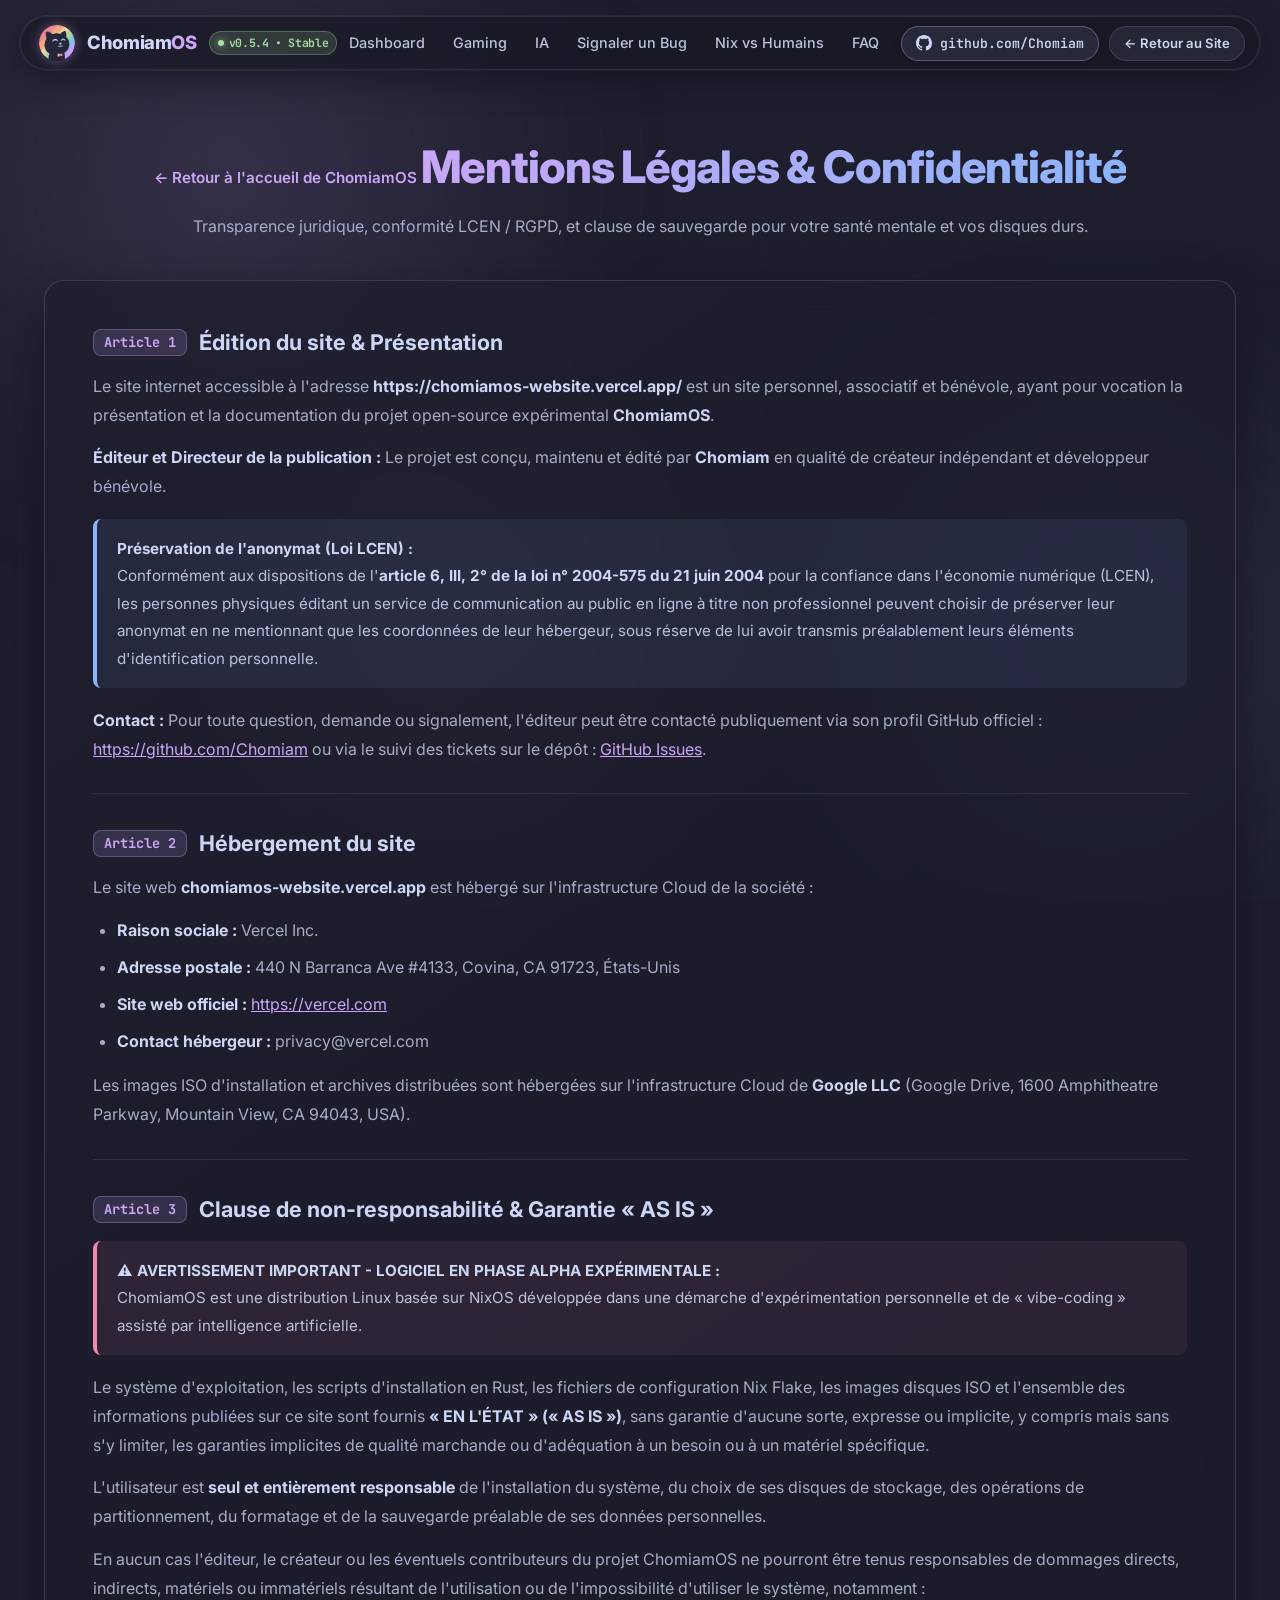
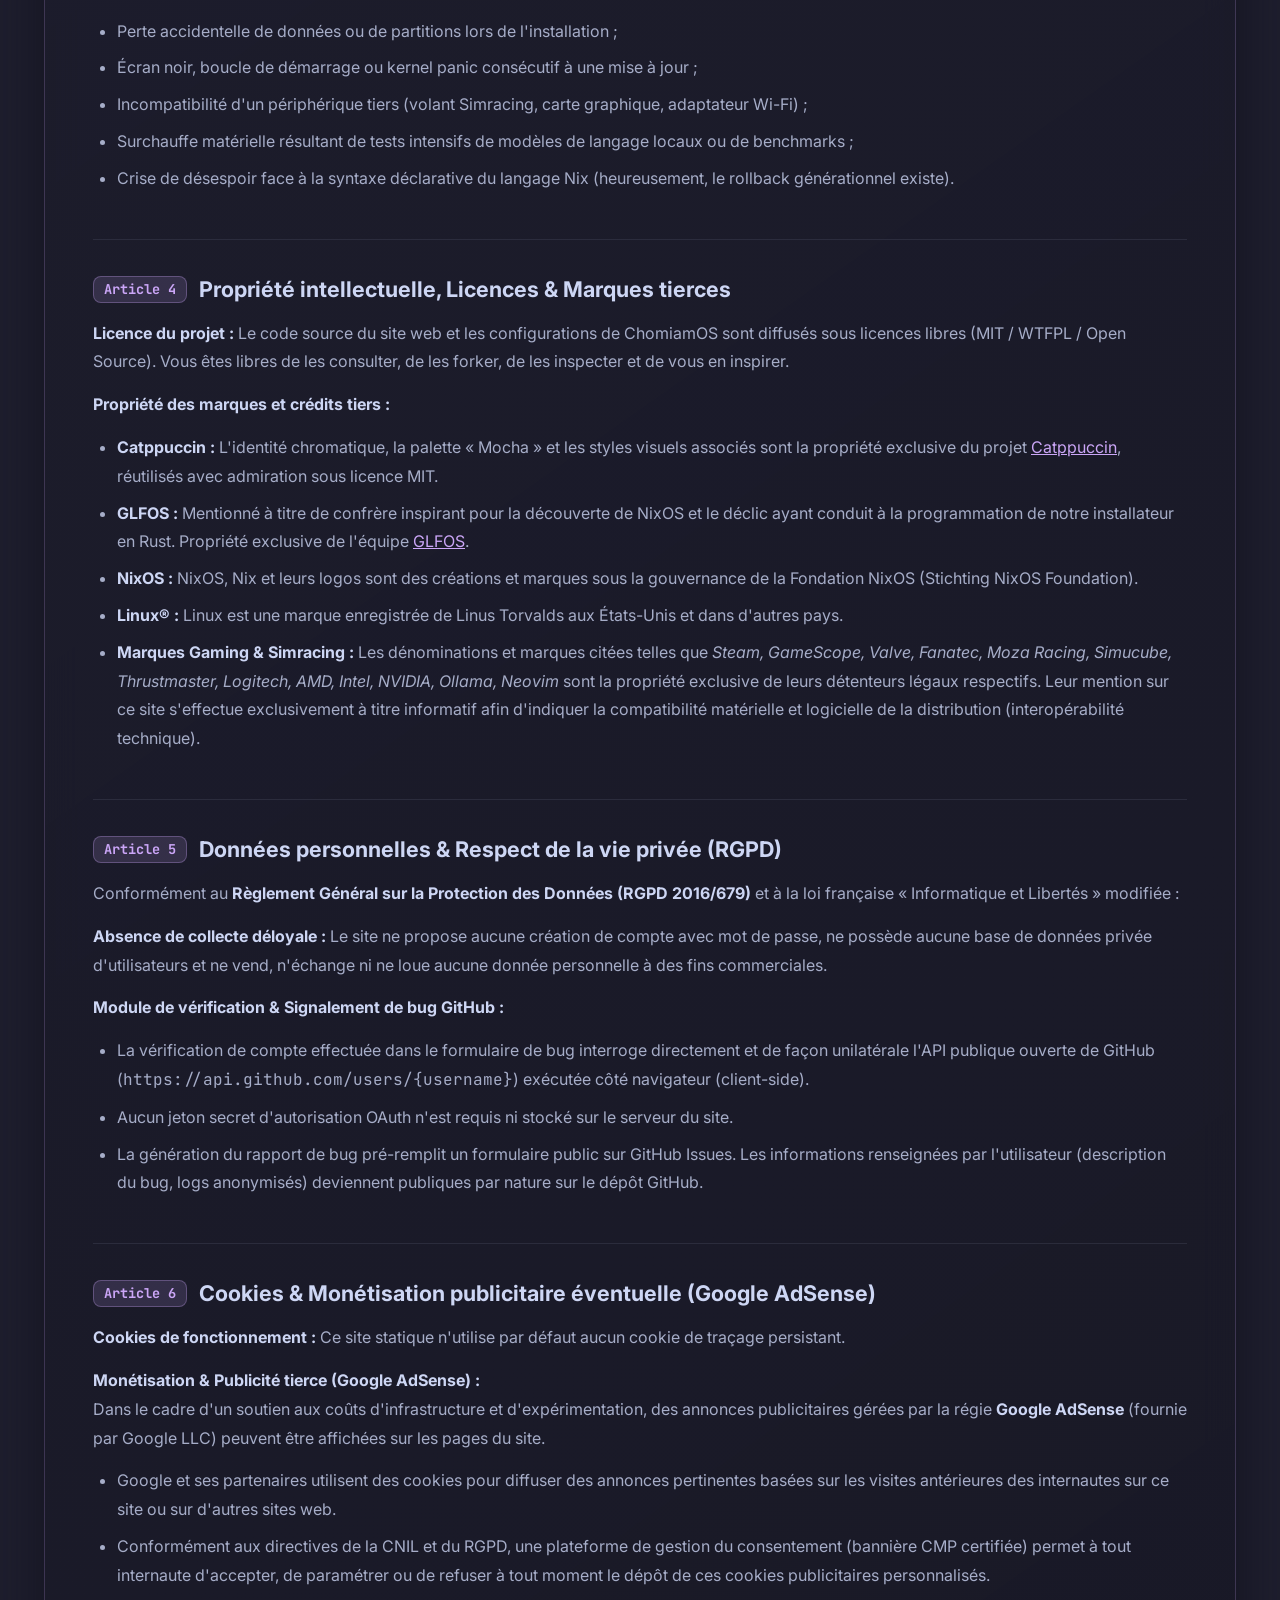
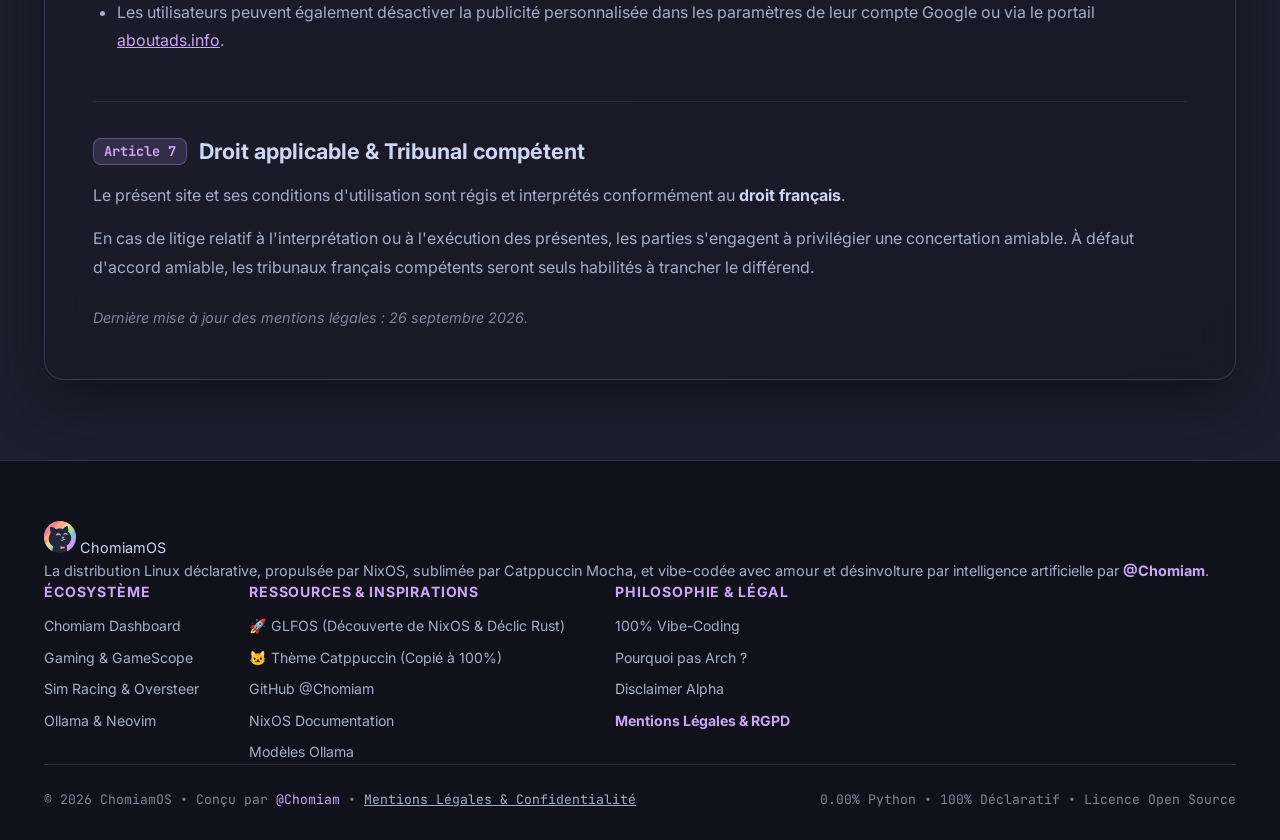
==== mentions-legales.html @ 3f14921e "feat(legal): add comprehensive mentions légales, privacy policy, and LCEN/RGPD compliance" ====
<!DOCTYPE html>
<html lang="fr" prefix="og: https://ogp.me/ns#">
<head>
  <meta charset="UTF-8">
  <meta name="viewport" content="width=device-width, initial-scale=1.0">
  
  <!-- Primary Meta Tags -->
  <title>Mentions Légales & Politique de Confidentialité • ChomiamOS</title>
  <meta name="title" content="Mentions Légales & Politique de Confidentialité • ChomiamOS">
  <meta name="description" content="Mentions légales, informations sur l'éditeur, hébergement Vercel, conformité RGPD, licence open source et clause d'exclusion de responsabilité de ChomiamOS.">
  <meta name="robots" content="index, follow">
  <link rel="canonical" href="https://chomiamos-website.vercel.app/mentions-legales.html">
  <meta name="theme-color" content="#1e1e2e">
  <meta name="color-scheme" content="dark">

  <!-- Open Graph -->
  <meta property="og:type" content="website">
  <meta property="og:url" content="https://chomiamos-website.vercel.app/mentions-legales.html">
  <meta property="og:site_name" content="ChomiamOS">
  <meta property="og:title" content="Mentions Légales & Politique de Confidentialité • ChomiamOS">
  <meta property="og:description" content="Informations juridiques, hébergement Vercel, respect de la vie privée RGPD et conditions d'utilisation de ChomiamOS.">
  <meta property="og:image" content="https://chomiamos-website.vercel.app/screenshots/dashboard-system.png">

  <!-- Favicon -->
  <link rel="icon" type="image/png" href="chomiamos-logo.png">
  <link rel="apple-touch-icon" href="chomiamos-logo.png">

  <!-- Google Fonts: Inter & JetBrains Mono -->
  <link rel="preconnect" href="https://fonts.googleapis.com">
  <link rel="preconnect" href="https://fonts.gstatic.com" crossorigin>
  <link href="https://fonts.googleapis.com/css2?family=Inter:wght@300;400;500;600;700;800&family=JetBrains+Mono:wght@400;500;600;700&display=swap" rel="stylesheet">

  <link rel="stylesheet" href="styles.css">
</head>
<body>
  <!-- Ambient background glow elements -->
  <div class="bg-mesh-canvas" aria-hidden="true">
    <div class="mesh-orb mesh-orb-1"></div>
    <div class="mesh-orb mesh-orb-2"></div>
    <div class="mesh-orb mesh-orb-3"></div>
  </div>
  <div class="bg-grid-pattern" aria-hidden="true"></div>

  <!-- Floating Navigation -->
  <header class="navbar-wrapper">
    <nav class="navbar" aria-label="Navigation principale">
      <!-- Brand & Version -->
      <a href="index.html#hero" class="nav-brand">
        <span class="brand-icon">
          <img src="chomiamos-logo.png" alt="ChomiamOS Catppuccin Cat Logo" width="36" height="36">
        </span>
        <span>Chomiam<span class="highlight-mauve">OS</span></span>
        <span class="brand-version-badge" title="Génération active certifiée">
          <span class="pulse-dot"></span>
          v0.5.4 • Stable
        </span>
      </a>

      <!-- Center: Navigation Links -->
      <div class="nav-center-group">
        <ul class="nav-links">
          <li><a href="index.html#dashboard" class="nav-link">Dashboard</a></li>
          <li><a href="index.html#gaming" class="nav-link">Gaming</a></li>
          <li><a href="index.html#ai-terminal" class="nav-link">IA</a></li>
          <li><a href="index.html#report-bug" class="nav-link">Signaler un Bug</a></li>
          <li><a href="index.html#nix-vs-humans" class="nav-link">Nix vs Humains</a></li>
          <li><a href="index.html#faq" class="nav-link">FAQ</a></li>
        </ul>

        <a href="https://github.com/Chomiam" target="_blank" rel="noopener noreferrer" class="nav-github-badge" title="Visiter le GitHub officiel de Chomiam">
          <svg viewBox="0 0 24 24" width="16" height="16" aria-hidden="true">
            <path d="M12 0C5.37 0 0 5.37 0 12c0 5.31 3.435 9.795 8.205 11.385.6.105.825-.255.825-.57 0-.285-.015-1.23-.015-2.235-3.015.555-3.795-.735-4.035-1.41-.135-.345-.72-1.41-1.23-1.695-.42-.225-1.02-.78-.015-.795.945-.015 1.62.87 1.845 1.23 1.08 1.815 2.805 1.305 3.495.99.105-.78.42-1.305.765-1.605-2.67-.3-5.46-1.335-5.46-5.925 0-1.305.465-2.385 1.23-3.225-.12-.3-.54-1.53.12-3.18 0 0 1.005-.315 3.3 1.23.96-.27 1.98-.405 3-.405s2.04.135 3 .405c2.295-1.56 3.3-1.23 3.3-1.23.66 1.65.24 2.88.12 3.18.765.84 1.23 1.905 1.23 3.225 0 4.605-2.805 5.625-5.475 5.925.435.375.81 1.095.81 2.22 0 1.605-.015 2.895-.015 3.3 0 .315.225.69.825.57A12.02 12.02 0 0024 12c0-6.63-5.37-12-12-12z"/>
          </svg>
          <span>github.com/Chomiam</span>
        </a>
      </div>

      <!-- Action Button -->
      <div class="nav-actions">
        <a href="index.html" class="btn btn-secondary btn-sm">
          <span>← Retour au Site</span>
        </a>
      </div>
    </nav>
  </header>

  <main class="container">
    <div class="legal-header">
      <a href="index.html" class="legal-back-nav">
        <span>← Retour à l'accueil de ChomiamOS</span>
      </a>
      <h1 class="section-title gradient-text">Mentions Légales & Confidentialité</h1>
      <p class="section-subtitle">
        Transparence juridique, conformité LCEN / RGPD, et clause de sauvegarde pour votre santé mentale et vos disques durs.
      </p>
    </div>

    <div class="legal-content-card">
      <!-- Article 1 -->
      <article class="legal-section-block">
        <h2 class="legal-title">
          <span class="legal-article-number">Article 1</span>
          <span>Édition du site & Présentation</span>
        </h2>
        <div class="legal-body">
          <p>
            Le site internet accessible à l'adresse <strong>https://chomiamos-website.vercel.app/</strong> est un site personnel, associatif et bénévole, ayant pour vocation la présentation et la documentation du projet open-source expérimental <strong>ChomiamOS</strong>.
          </p>
          <p>
            <strong>Éditeur et Directeur de la publication :</strong> Le projet est conçu, maintenu et édité par <strong>Chomiam</strong> en qualité de créateur indépendant et développeur bénévole.
          </p>
          <div class="legal-box-highlight info">
            <strong>Préservation de l'anonymat (Loi LCEN) :</strong><br>
            Conformément aux dispositions de l'<strong>article 6, III, 2° de la loi n° 2004-575 du 21 juin 2004</strong> pour la confiance dans l'économie numérique (LCEN), les personnes physiques éditant un service de communication au public en ligne à titre non professionnel peuvent choisir de préserver leur anonymat en ne mentionnant que les coordonnées de leur hébergeur, sous réserve de lui avoir transmis préalablement leurs éléments d'identification personnelle.
          </div>
          <p>
            <strong>Contact :</strong> Pour toute question, demande ou signalement, l'éditeur peut être contacté publiquement via son profil GitHub officiel : <a href="https://github.com/Chomiam" target="_blank" rel="noopener noreferrer">https://github.com/Chomiam</a> ou via le suivi des tickets sur le dépôt : <a href="https://github.com/Chomiam/chomiamos-website/issues" target="_blank" rel="noopener noreferrer">GitHub Issues</a>.
          </p>
        </div>
      </article>

      <!-- Article 2 -->
      <article class="legal-section-block">
        <h2 class="legal-title">
          <span class="legal-article-number">Article 2</span>
          <span>Hébergement du site</span>
        </h2>
        <div class="legal-body">
          <p>
            Le site web <strong>chomiamos-website.vercel.app</strong> est hébergé sur l'infrastructure Cloud de la société :
          </p>
          <ul>
            <li><strong>Raison sociale :</strong> Vercel Inc.</li>
            <li><strong>Adresse postale :</strong> 440 N Barranca Ave #4133, Covina, CA 91723, États-Unis</li>
            <li><strong>Site web officiel :</strong> <a href="https://vercel.com" target="_blank" rel="noopener noreferrer">https://vercel.com</a></li>
            <li><strong>Contact hébergeur :</strong> privacy@vercel.com</li>
          </ul>
          <p>
            Les images ISO d'installation et archives distribuées sont hébergées sur l'infrastructure Cloud de <strong>Google LLC</strong> (Google Drive, 1600 Amphitheatre Parkway, Mountain View, CA 94043, USA).
          </p>
        </div>
      </article>

      <!-- Article 3 -->
      <article class="legal-section-block">
        <h2 class="legal-title">
          <span class="legal-article-number">Article 3</span>
          <span>Clause de non-responsabilité & Garantie « AS IS »</span>
        </h2>
        <div class="legal-body">
          <div class="legal-box-highlight warning">
            <strong>⚠️ AVERTISSEMENT IMPORTANT - LOGICIEL EN PHASE ALPHA EXPÉRIMENTALE :</strong><br>
            ChomiamOS est une distribution Linux basée sur NixOS développée dans une démarche d'expérimentation personnelle et de « vibe-coding » assisté par intelligence artificielle.
          </div>
          <p>
            Le système d'exploitation, les scripts d'installation en Rust, les fichiers de configuration Nix Flake, les images disques ISO et l'ensemble des informations publiées sur ce site sont fournis <strong>« EN L'ÉTAT » (« AS IS »)</strong>, sans garantie d'aucune sorte, expresse ou implicite, y compris mais sans s'y limiter, les garanties implicites de qualité marchande ou d'adéquation à un besoin ou à un matériel spécifique.
          </p>
          <p>
            L'utilisateur est <strong>seul et entièrement responsable</strong> de l'installation du système, du choix de ses disques de stockage, des opérations de partitionnement, du formatage et de la sauvegarde préalable de ses données personnelles.
          </p>
          <p>
            En aucun cas l'éditeur, le créateur ou les éventuels contributeurs du projet ChomiamOS ne pourront être tenus responsables de dommages directs, indirects, matériels ou immatériels résultant de l'utilisation ou de l'impossibilité d'utiliser le système, notamment :
          </p>
          <ul>
            <li>Perte accidentelle de données ou de partitions lors de l'installation ;</li>
            <li>Écran noir, boucle de démarrage ou kernel panic consécutif à une mise à jour ;</li>
            <li>Incompatibilité d'un périphérique tiers (volant Simracing, carte graphique, adaptateur Wi-Fi) ;</li>
            <li>Surchauffe matérielle résultant de tests intensifs de modèles de langage locaux ou de benchmarks ;</li>
            <li>Crise de désespoir face à la syntaxe déclarative du langage Nix (heureusement, le rollback générationnel existe).</li>
          </ul>
        </div>
      </article>

      <!-- Article 4 -->
      <article class="legal-section-block">
        <h2 class="legal-title">
          <span class="legal-article-number">Article 4</span>
          <span>Propriété intellectuelle, Licences & Marques tierces</span>
        </h2>
        <div class="legal-body">
          <p>
            <strong>Licence du projet :</strong> Le code source du site web et les configurations de ChomiamOS sont diffusés sous licences libres (MIT / WTFPL / Open Source). Vous êtes libres de les consulter, de les forker, de les inspecter et de vous en inspirer.
          </p>
          <p>
            <strong>Propriété des marques et crédits tiers :</strong>
          </p>
          <ul>
            <li><strong>Catppuccin :</strong> L'identité chromatique, la palette « Mocha » et les styles visuels associés sont la propriété exclusive du projet <a href="https://catppuccin.com/" target="_blank" rel="noopener noreferrer">Catppuccin</a>, réutilisés avec admiration sous licence MIT.</li>
            <li><strong>GLFOS :</strong> Mentionné à titre de confrère inspirant pour la découverte de NixOS et le déclic ayant conduit à la programmation de notre installateur en Rust. Propriété exclusive de l'équipe <a href="https://glfos.org/" target="_blank" rel="noopener noreferrer">GLFOS</a>.</li>
            <li><strong>NixOS :</strong> NixOS, Nix et leurs logos sont des créations et marques sous la gouvernance de la Fondation NixOS (Stichting NixOS Foundation).</li>
            <li><strong>Linux® :</strong> Linux est une marque enregistrée de Linus Torvalds aux États-Unis et dans d'autres pays.</li>
            <li><strong>Marques Gaming & Simracing :</strong> Les dénominations et marques citées telles que <em>Steam, GameScope, Valve, Fanatec, Moza Racing, Simucube, Thrustmaster, Logitech, AMD, Intel, NVIDIA, Ollama, Neovim</em> sont la propriété exclusive de leurs détenteurs légaux respectifs. Leur mention sur ce site s'effectue exclusivement à titre informatif afin d'indiquer la compatibilité matérielle et logicielle de la distribution (interopérabilité technique).</li>
          </ul>
        </div>
      </article>

      <!-- Article 5 -->
      <article class="legal-section-block">
        <h2 class="legal-title">
          <span class="legal-article-number">Article 5</span>
          <span>Données personnelles & Respect de la vie privée (RGPD)</span>
        </h2>
        <div class="legal-body">
          <p>
            Conformément au <strong>Règlement Général sur la Protection des Données (RGPD 2016/679)</strong> et à la loi française « Informatique et Libertés » modifiée :
          </p>
          <p>
            <strong>Absence de collecte déloyale :</strong> Le site ne propose aucune création de compte avec mot de passe, ne possède aucune base de données privée d'utilisateurs et ne vend, n'échange ni ne loue aucune donnée personnelle à des fins commerciales.
          </p>
          <p>
            <strong>Module de vérification & Signalement de bug GitHub :</strong>
          </p>
          <ul>
            <li>La vérification de compte effectuée dans le formulaire de bug interroge directement et de façon unilatérale l'API publique ouverte de GitHub (<code>https://api.github.com/users/{username}</code>) exécutée côté navigateur (client-side).</li>
            <li>Aucun jeton secret d'autorisation OAuth n'est requis ni stocké sur le serveur du site.</li>
            <li>La génération du rapport de bug pré-remplit un formulaire public sur GitHub Issues. Les informations renseignées par l'utilisateur (description du bug, logs anonymisés) deviennent publiques par nature sur le dépôt GitHub.</li>
          </ul>
        </div>
      </article>

      <!-- Article 6 -->
      <article class="legal-section-block">
        <h2 class="legal-title">
          <span class="legal-article-number">Article 6</span>
          <span>Cookies & Monétisation publicitaire éventuelle (Google AdSense)</span>
        </h2>
        <div class="legal-body">
          <p>
            <strong>Cookies de fonctionnement :</strong> Ce site statique n'utilise par défaut aucun cookie de traçage persistant.
          </p>
          <p>
            <strong>Monétisation & Publicité tierce (Google AdSense) :</strong><br>
            Dans le cadre d'un soutien aux coûts d'infrastructure et d'expérimentation, des annonces publicitaires gérées par la régie <strong>Google AdSense</strong> (fournie par Google LLC) peuvent être affichées sur les pages du site.
          </p>
          <ul>
            <li>Google et ses partenaires utilisent des cookies pour diffuser des annonces pertinentes basées sur les visites antérieures des internautes sur ce site ou sur d'autres sites web.</li>
            <li>Conformément aux directives de la CNIL et du RGPD, une plateforme de gestion du consentement (bannière CMP certifiée) permet à tout internaute d'accepter, de paramétrer ou de refuser à tout moment le dépôt de ces cookies publicitaires personnalisés.</li>
            <li>Les utilisateurs peuvent également désactiver la publicité personnalisée dans les paramètres de leur compte Google ou via le portail <a href="https://www.aboutads.info/" target="_blank" rel="noopener noreferrer">aboutads.info</a>.</li>
          </ul>
        </div>
      </article>

      <!-- Article 7 -->
      <article class="legal-section-block">
        <h2 class="legal-title">
          <span class="legal-article-number">Article 7</span>
          <span>Droit applicable & Tribunal compétent</span>
        </h2>
        <div class="legal-body">
          <p>
            Le présent site et ses conditions d'utilisation sont régis et interprétés conformément au <strong>droit français</strong>.
          </p>
          <p>
            En cas de litige relatif à l'interprétation ou à l'exécution des présentes, les parties s'engagent à privilégier une concertation amiable. À défaut d'accord amiable, les tribunaux français compétents seront seuls habilités à trancher le différend.
          </p>
          <p style="margin-top: 24px; font-size: 0.9rem; color: var(--overlay1);">
            <em>Dernière mise à jour des mentions légales : 26 septembre 2026.</em>
          </p>
        </div>
      </article>
    </div>
  </main>

  <!-- Footer -->
  <footer class="footer">
    <div class="container">
      <div class="footer-grid">
        <div class="footer-brand-col">
          <div class="footer-brand">
            <img src="chomiamos-logo.png" alt="ChomiamOS Cat Logo" width="32" height="32">
            <span>ChomiamOS</span>
          </div>
          <p class="footer-brand-p">
            La distribution Linux déclarative, propulsée par NixOS, sublimée par Catppuccin Mocha, et vibe-codée avec amour et désinvolture par intelligence artificielle par <a href="https://github.com/Chomiam" target="_blank" rel="noopener noreferrer" style="color: var(--mauve); font-weight: bold;">@Chomiam</a>.
          </p>
        </div>

        <div class="footer-links-group">
          <div class="footer-column">
            <h4>Écosystème</h4>
            <ul>
              <li><a href="index.html#dashboard">Chomiam Dashboard</a></li>
              <li><a href="index.html#gaming">Gaming & GameScope</a></li>
              <li><a href="index.html#gaming">Sim Racing & Oversteer</a></li>
              <li><a href="index.html#ai-terminal">Ollama & Neovim</a></li>
            </ul>
          </div>

          <div class="footer-column">
            <h4>Ressources & Inspirations</h4>
            <ul>
              <li><a href="https://glfos.org/" target="_blank" rel="noopener">🚀 GLFOS (Découverte de NixOS & Déclic Rust)</a></li>
              <li><a href="https://catppuccin.com/" target="_blank" rel="noopener">🐱 Thème Catppuccin (Copié à 100%)</a></li>
              <li><a href="https://github.com/Chomiam" target="_blank" rel="noopener">GitHub @Chomiam</a></li>
              <li><a href="https://nixos.org" target="_blank" rel="noopener">NixOS Documentation</a></li>
              <li><a href="https://ollama.com" target="_blank" rel="noopener">Modèles Ollama</a></li>
            </ul>
          </div>

          <div class="footer-column">
            <h4>Philosophie & Légal</h4>
            <ul>
              <li><a href="index.html#hero">100% Vibe-Coding</a></li>
              <li><a href="index.html#nix-vs-humans">Pourquoi pas Arch ?</a></li>
              <li><a href="index.html#disclaimer">Disclaimer Alpha</a></li>
              <li><a href="mentions-legales.html" style="color: var(--mauve); font-weight: bold;">Mentions Légales & RGPD</a></li>
            </ul>
          </div>
        </div>
      </div>

      <div class="footer-bottom">
        <div>
          © 2026 ChomiamOS • Conçu par <a href="https://github.com/Chomiam" target="_blank" rel="noopener noreferrer" style="color: var(--mauve);">@Chomiam</a> • <a href="mentions-legales.html" style="color: var(--subtext0); text-decoration: underline;">Mentions Légales & Confidentialité</a>
        </div>
        <div>
          <span>0.00% Python • 100% Déclaratif • Licence Open Source</span>
        </div>
      </div>
    </div>
  </footer>
</body>
</html>
---- styles.css ----
/* ==========================================================================
   CHOMIAMOS - DESIGN SYSTEM CATPPUCCIN MOCHA PUR
   Zéro framework lourd, 100% performance, modernité & élégance absolue
   ========================================================================== */

:root {
  /* Catppuccin Mocha Palette */
  --rosewater: #f5e0dc;
  --flamingo: #f2cdcd;
  --pink: #f5c2e7;
  --mauve: #cba6f7;
  --red: #f38ba8;
  --maroon: #eba0ac;
  --peach: #fab387;
  --yellow: #f9e2af;
  --green: #a6e3a1;
  --teal: #94e2d5;
  --sky: #89dceb;
  --sapphire: #74c7ec;
  --blue: #89b4fa;
  --lavender: #b4befe;
  
  --text: #cdd6f4;
  --subtext1: #bac2de;
  --subtext0: #a6adc8;
  --overlay2: #9399b2;
  --overlay1: #7f849c;
  --overlay0: #6c7086;
  --surface2: #585b70;
  --surface1: #45475a;
  --surface0: #313244;
  --base: #1e1e2e;
  --mantle: #181825;
  --crust: #11111b;

  /* Custom Glows & Gradients */
  --gradient-mauve-blue: linear-gradient(135deg, var(--mauve) 0%, var(--blue) 100%);
  --gradient-peach-pink: linear-gradient(135deg, var(--peach) 0%, var(--pink) 100%);
  --gradient-green-teal: linear-gradient(135deg, var(--green) 0%, var(--teal) 100%);
  --gradient-card: linear-gradient(145deg, rgba(30, 30, 46, 0.75) 0%, rgba(24, 24, 37, 0.85) 100%);
  --gradient-border: linear-gradient(135deg, rgba(203, 166, 247, 0.4) 0%, rgba(137, 180, 250, 0.15) 50%, rgba(49, 50, 68, 0.6) 100%);

  /* Shadows */
  --shadow-sm: 0 4px 12px rgba(17, 17, 27, 0.4);
  --shadow-md: 0 10px 30px rgba(17, 17, 27, 0.6);
  --shadow-lg: 0 20px 50px rgba(17, 17, 27, 0.8);
  --shadow-glow-mauve: 0 0 25px rgba(203, 166, 247, 0.25);
  --shadow-glow-blue: 0 0 25px rgba(137, 180, 250, 0.25);
  --shadow-glow-green: 0 0 25px rgba(166, 227, 161, 0.25);

  /* Typography */
  --font-sans: 'Inter', -apple-system, BlinkMacSystemFont, 'Segoe UI', Roboto, Helvetica, Arial, sans-serif;
  --font-mono: 'JetBrains Mono', 'Fira Code', 'Cascadia Code', monospace;

  /* Layout */
  --max-width: 1240px;
  --radius-sm: 8px;
  --radius-md: 14px;
  --radius-lg: 20px;
  --radius-full: 9999px;
  --transition-fast: 0.18s cubic-bezier(0.16, 1, 0.3, 1);
  --transition-normal: 0.3s cubic-bezier(0.16, 1, 0.3, 1);
  --transition-smooth: 0.5s cubic-bezier(0.16, 1, 0.3, 1);
}

/* ==========================================================================
   RESET & BASE STYLES
   ========================================================================== */

*, *::before, *::after {
  box-sizing: border-box;
  margin: 0;
  padding: 0;
}

html {
  scroll-behavior: smooth;
  color-scheme: dark;
}

body {
  font-family: var(--font-sans);
  background-color: var(--base);
  color: var(--text);
  line-height: 1.6;
  font-size: 16px;
  overflow-x: hidden;
  position: relative;
  min-height: 100vh;
  -webkit-font-smoothing: antialiased;
}

/* Subtle background glowing orbs */
.bg-mesh-canvas {
  position: fixed;
  top: 0;
  left: 0;
  width: 100vw;
  height: 100vh;
  pointer-events: none;
  z-index: -1;
  overflow: hidden;
}

.mesh-orb {
  position: absolute;
  border-radius: 50%;
  filter: blur(120px);
  opacity: 0.22;
  animation: orbFloat 22s infinite alternate ease-in-out;
}

.mesh-orb-1 {
  width: 650px;
  height: 650px;
  background: radial-gradient(circle, var(--mauve) 0%, transparent 70%);
  top: -150px;
  left: -100px;
}

.mesh-orb-2 {
  width: 550px;
  height: 550px;
  background: radial-gradient(circle, var(--blue) 0%, transparent 70%);
  top: 40%;
  right: -100px;
  animation-duration: 28s;
  animation-delay: -5s;
}

.mesh-orb-3 {
  width: 500px;
  height: 500px;
  background: radial-gradient(circle, var(--pink) 0%, transparent 70%);
  bottom: 5%;
  left: 15%;
  animation-duration: 25s;
  animation-delay: -10s;
}

@keyframes orbFloat {
  0% { transform: translate(0, 0) scale(1); }
  50% { transform: translate(60px, 40px) scale(1.08); }
  100% { transform: translate(-40px, 80px) scale(0.95); }
}

/* Subtle grid overlay */
.bg-grid-pattern {
  position: fixed;
  inset: 0;
  background-image: 
    linear-gradient(to right, rgba(49, 50, 68, 0.15) 1px, transparent 1px),
    linear-gradient(to bottom, rgba(49, 50, 68, 0.15) 1px, transparent 1px);
  background-size: 40px 40px;
  pointer-events: none;
  z-index: -1;
  mask-image: radial-gradient(circle at center, black, transparent 85%);
}

/* Typography styles */
h1, h2, h3, h4, h5, h6 {
  color: var(--text);
  font-weight: 700;
  line-height: 1.25;
}

p {
  color: var(--subtext0);
}

a {
  color: var(--mauve);
  text-decoration: none;
  transition: color var(--transition-fast);
}

a:hover {
  color: var(--pink);
}

code, pre, .mono {
  font-family: var(--font-mono);
}

.container {
  width: 100%;
  max-width: var(--max-width);
  margin-left: auto;
  margin-right: auto;
  padding-left: 24px;
  padding-right: 24px;
}

/* Text highlights */
.highlight-mauve { color: var(--mauve); }
.highlight-blue { color: var(--blue); }
.highlight-peach { color: var(--peach); }
.highlight-green { color: var(--green); }
.highlight-pink { color: var(--pink); }

.gradient-text {
  background: var(--gradient-mauve-blue);
  -webkit-background-clip: text;
  -webkit-text-fill-color: transparent;
  display: inline-block;
}

.gradient-text-alt {
  background: linear-gradient(135deg, var(--pink) 0%, var(--peach) 100%);
  -webkit-background-clip: text;
  -webkit-text-fill-color: transparent;
  display: inline-block;
}

/* ==========================================================================
   NAVIGATION
   ========================================================================== */

.navbar-wrapper {
  position: fixed;
  top: 16px;
  left: 0;
  right: 0;
  z-index: 100;
  display: flex;
  justify-content: center;
  padding: 0 16px;
}

.navbar {
  display: flex;
  align-items: center;
  justify-content: space-between;
  width: 100%;
  max-width: var(--max-width);
  background: rgba(24, 24, 37, 0.75);
  backdrop-filter: blur(20px);
  -webkit-backdrop-filter: blur(20px);
  border: 1px solid rgba(49, 50, 68, 0.8);
  border-radius: var(--radius-full);
  padding: 8px 14px 8px 18px;
  box-shadow: var(--shadow-md), 0 0 0 1px rgba(203, 166, 247, 0.1);
  transition: transform var(--transition-normal), border-color var(--transition-normal);
}

.navbar:hover {
  border-color: rgba(203, 166, 247, 0.3);
}

.nav-brand {
  display: flex;
  align-items: center;
  gap: 12px;
  font-weight: 800;
  font-size: 1.15rem;
  letter-spacing: -0.02em;
  color: var(--text);
  text-decoration: none;
}

.brand-icon {
  width: 36px;
  height: 36px;
  display: flex;
  align-items: center;
  justify-content: center;
  border-radius: 50%;
  overflow: hidden;
  box-shadow: 0 0 12px rgba(203, 166, 247, 0.4);
  transition: transform var(--transition-normal);
}

.brand-icon img {
  width: 100%;
  height: 100%;
  object-fit: cover;
  display: block;
}

.nav-brand:hover .brand-icon {
  transform: rotate(12deg) scale(1.1);
}

.brand-version-badge {
  font-family: var(--font-mono);
  font-size: 0.72rem;
  font-weight: 600;
  padding: 2px 8px;
  border-radius: var(--radius-full);
  background: rgba(166, 227, 161, 0.15);
  color: var(--green);
  border: 1px solid rgba(166, 227, 161, 0.3);
  display: inline-flex;
  align-items: center;
  gap: 5px;
}

.nav-center-group {
  display: flex;
  align-items: center;
  gap: 20px;
}

.nav-github-badge {
  display: inline-flex;
  align-items: center;
  gap: 8px;
  background: rgba(49, 50, 68, 0.65);
  border: 1px solid rgba(203, 166, 247, 0.35);
  padding: 6px 14px;
  border-radius: var(--radius-full);
  font-family: var(--font-mono);
  font-size: 0.82rem;
  font-weight: 600;
  color: var(--text);
  text-decoration: none;
  transition: all var(--transition-normal);
  box-shadow: 0 2px 10px rgba(0, 0, 0, 0.2);
}

.nav-github-badge:hover {
  background: rgba(69, 71, 90, 0.9);
  border-color: var(--mauve);
  color: var(--mauve);
  transform: translateY(-2px);
  box-shadow: 0 4px 16px rgba(203, 166, 247, 0.3);
}

.nav-github-badge svg {
  fill: currentColor;
  width: 16px;
  height: 16px;
}

.pulse-dot {
  width: 6px;
  height: 6px;
  border-radius: 50%;
  background-color: var(--green);
  box-shadow: 0 0 8px var(--green);
  animation: pulseGreen 2s infinite ease-in-out;
}

@keyframes pulseGreen {
  0%, 100% { opacity: 1; transform: scale(1); }
  50% { opacity: 0.4; transform: scale(0.8); }
}

.nav-links {
  display: flex;
  align-items: center;
  gap: 24px;
  list-style: none;
}

.nav-link {
  font-size: 0.9rem;
  font-weight: 500;
  color: var(--subtext1);
  transition: color var(--transition-fast);
  position: relative;
  padding: 6px 2px;
}

.nav-link:hover {
  color: var(--text);
}

.nav-link::after {
  content: '';
  position: absolute;
  bottom: 0;
  left: 0;
  width: 0;
  height: 2px;
  background: var(--gradient-mauve-blue);
  border-radius: 2px;
  transition: width var(--transition-normal);
}

.nav-link:hover::after {
  width: 100%;
}

.nav-actions {
  display: flex;
  align-items: center;
  gap: 10px;
}

/* ==========================================================================
   BUTTONS & BADGES
   ========================================================================== */

.btn {
  display: inline-flex;
  align-items: center;
  justify-content: center;
  gap: 8px;
  font-family: var(--font-sans);
  font-size: 0.9rem;
  font-weight: 600;
  padding: 10px 18px;
  border-radius: var(--radius-full);
  border: 1px solid transparent;
  cursor: pointer;
  transition: all var(--transition-normal);
  text-decoration: none;
  white-space: nowrap;
}

.btn-sm {
  padding: 6px 14px;
  font-size: 0.82rem;
}

.btn-lg {
  padding: 14px 26px;
  font-size: 1rem;
}

.btn-primary {
  background: var(--mauve);
  color: var(--crust);
  box-shadow: 0 4px 18px rgba(203, 166, 247, 0.35);
}

.btn-primary:hover {
  background: #d8b8ff;
  color: var(--crust);
  transform: translateY(-2px);
  box-shadow: 0 6px 24px rgba(203, 166, 247, 0.5);
}

.btn-secondary {
  background: rgba(49, 50, 68, 0.6);
  color: var(--text);
  border-color: rgba(69, 71, 90, 0.8);
  backdrop-filter: blur(10px);
}

.btn-secondary:hover {
  background: rgba(69, 71, 90, 0.8);
  border-color: var(--mauve);
  color: var(--text);
  transform: translateY(-2px);
}

.btn-outline {
  background: transparent;
  color: var(--mauve);
  border-color: rgba(203, 166, 247, 0.4);
}

.btn-outline:hover {
  background: rgba(203, 166, 247, 0.1);
  border-color: var(--mauve);
  color: var(--mauve);
}

.btn-accent {
  background: var(--gradient-peach-pink);
  color: var(--crust);
  box-shadow: 0 4px 18px rgba(250, 179, 135, 0.35);
}

.btn-accent:hover {
  transform: translateY(-2px);
  box-shadow: 0 6px 24px rgba(250, 179, 135, 0.5);
}

.badge {
  display: inline-flex;
  align-items: center;
  gap: 6px;
  font-size: 0.78rem;
  font-weight: 600;
  padding: 4px 12px;
  border-radius: var(--radius-full);
}

.badge-mauve {
  background: rgba(203, 166, 247, 0.15);
  color: var(--mauve);
  border: 1px solid rgba(203, 166, 247, 0.3);
}

.badge-peach {
  background: rgba(250, 179, 135, 0.15);
  color: var(--peach);
  border: 1px solid rgba(250, 179, 135, 0.3);
}

.badge-blue {
  background: rgba(137, 180, 250, 0.15);
  color: var(--blue);
  border: 1px solid rgba(137, 180, 250, 0.3);
}

/* ==========================================================================
   HERO SECTION
   ========================================================================== */

.hero-section {
  padding-top: 150px;
  padding-bottom: 70px;
  text-align: center;
  position: relative;
}

.hero-pill {
  display: inline-flex;
  align-items: center;
  gap: 8px;
  background: rgba(24, 24, 37, 0.7);
  border: 1px solid rgba(203, 166, 247, 0.35);
  padding: 6px 16px;
  border-radius: var(--radius-full);
  font-size: 0.85rem;
  font-weight: 600;
  color: var(--mauve);
  box-shadow: var(--shadow-sm);
  margin-bottom: 24px;
  animation: fadeInDown 0.8s ease-out;
}

.hero-title {
  font-size: clamp(2.4rem, 5.5vw, 4.4rem);
  font-weight: 800;
  line-height: 1.12;
  letter-spacing: -0.035em;
  margin-bottom: 24px;
  max-width: 980px;
  margin-left: auto;
  margin-right: auto;
}

.hero-subtitle {
  font-size: clamp(1.05rem, 2vw, 1.25rem);
  color: var(--subtext0);
  max-width: 780px;
  margin-left: auto;
  margin-right: auto;
  margin-bottom: 36px;
  line-height: 1.65;
}

.hero-actions {
  display: flex;
  align-items: center;
  justify-content: center;
  gap: 16px;
  flex-wrap: wrap;
  margin-bottom: 40px;
}

/* Command copy pill & Joke wrapper */
.command-wrapper {
  display: flex;
  flex-direction: column;
  align-items: center;
  gap: 6px;
}

.command-joke-badge {
  font-family: var(--font-mono);
  font-size: 0.72rem;
  color: var(--peach);
  background: rgba(250, 179, 135, 0.15);
  border: 1px dashed rgba(250, 179, 135, 0.4);
  padding: 2px 10px;
  border-radius: var(--radius-full);
  display: inline-flex;
  align-items: center;
  gap: 5px;
}

.command-copy-box {
  display: inline-flex;
  align-items: center;
  gap: 12px;
  background: var(--crust);
  border: 1px solid var(--surface1);
  padding: 10px 18px;
  border-radius: var(--radius-md);
  font-family: var(--font-mono);
  font-size: 0.88rem;
  color: var(--subtext1);
  box-shadow: var(--shadow-md);
  position: relative;
  transition: border-color var(--transition-normal);
}

.command-copy-box:hover {
  border-color: var(--mauve);
}

.command-disclaimer-note {
  font-size: 0.76rem;
  color: var(--overlay1);
  max-width: 380px;
  line-height: 1.3;
}

.cmd-prefix {
  color: var(--mauve);
  user-select: none;
}

.cmd-text {
  color: var(--text);
}

.cmd-copy-btn {
  background: var(--surface0);
  border: 1px solid var(--surface2);
  color: var(--subtext0);
  padding: 6px 10px;
  border-radius: var(--radius-sm);
  cursor: pointer;
  font-size: 0.78rem;
  font-family: var(--font-sans);
  display: inline-flex;
  align-items: center;
  gap: 5px;
  transition: all var(--transition-fast);
}

.cmd-copy-btn:hover {
  background: var(--surface1);
  color: var(--mauve);
  border-color: var(--mauve);
}

.cmd-copy-btn.copied {
  background: rgba(166, 227, 161, 0.2);
  color: var(--green);
  border-color: var(--green);
}

/* Live specs bar */
.hero-specs-grid {
  display: grid;
  grid-template-columns: repeat(auto-fit, minmax(220px, 1fr));
  gap: 14px;
  max-width: 1050px;
  margin: 0 auto;
}

.spec-chip {
  background: rgba(24, 24, 37, 0.6);
  backdrop-filter: blur(12px);
  border: 1px solid rgba(49, 50, 68, 0.6);
  border-radius: var(--radius-md);
  padding: 14px 18px;
  text-align: left;
  display: flex;
  align-items: center;
  gap: 14px;
  transition: all var(--transition-normal);
}

.spec-chip:hover {
  transform: translateY(-3px);
  border-color: rgba(203, 166, 247, 0.4);
  box-shadow: var(--shadow-sm);
}

.spec-icon {
  width: 40px;
  height: 40px;
  border-radius: var(--radius-sm);
  display: flex;
  align-items: center;
  justify-content: center;
  font-size: 1.25rem;
  background: var(--surface0);
  flex-shrink: 0;
}

.spec-meta {
  display: flex;
  flex-direction: column;
}

.spec-label {
  font-size: 0.74rem;
  text-transform: uppercase;
  letter-spacing: 0.05em;
  color: var(--overlay1);
  font-weight: 700;
}

.spec-value {
  font-size: 0.92rem;
  font-weight: 600;
  color: var(--text);
}

/* ==========================================================================
   SATIRICAL DISCLAIMER BANNER (Anti-Marketing Honnête)
   ========================================================================== */

.disclaimer-section {
  padding: 24px 0 50px;
}

.disclaimer-card {
  background: linear-gradient(145deg, rgba(24, 24, 37, 0.95), rgba(17, 17, 27, 0.98));
  border: 1px dashed rgba(243, 139, 168, 0.6);
  border-radius: var(--radius-lg);
  padding: 26px 32px;
  box-shadow: 0 0 30px rgba(243, 139, 168, 0.08);
  position: relative;
  overflow: hidden;
}

.disclaimer-card::before {
  content: 'ALPHA EXPÉRIMENTAL';
  position: absolute;
  top: 18px;
  right: -38px;
  background: var(--red);
  color: var(--crust);
  font-size: 0.68rem;
  font-weight: 800;
  padding: 4px 44px;
  transform: rotate(45deg);
  letter-spacing: 0.08em;
  box-shadow: var(--shadow-sm);
}

.disclaimer-header {
  display: flex;
  align-items: center;
  gap: 14px;
  margin-bottom: 12px;
}

.disclaimer-icon {
  font-size: 1.8rem;
  animation: wiggle 3s infinite;
}

@keyframes wiggle {
  0%, 100% { transform: rotate(0); }
  25% { transform: rotate(-8deg); }
  75% { transform: rotate(8deg); }
}

.disclaimer-title {
  font-size: 1.15rem;
  color: var(--red);
  font-weight: 700;
}

.disclaimer-body {
  font-size: 0.94rem;
  color: var(--subtext1);
  line-height: 1.6;
}

.disclaimer-body p + p {
  margin-top: 10px;
}

.disclaimer-footer {
  margin-top: 16px;
  display: flex;
  align-items: center;
  justify-content: space-between;
  flex-wrap: wrap;
  gap: 12px;
  padding-top: 14px;
  border-top: 1px solid rgba(49, 50, 68, 0.5);
  font-size: 0.85rem;
  font-family: var(--font-mono);
  color: var(--overlay1);
}

/* ==========================================================================
   INTERACTIVE DASHBOARD SHOWCASE (The Star Feature)
   ========================================================================== */

.showcase-section {
  padding: 80px 0;
  position: relative;
}

.section-head {
  text-align: center;
  max-width: 760px;
  margin: 0 auto 50px;
}

.section-tag {
  display: inline-block;
  font-family: var(--font-mono);
  font-size: 0.8rem;
  font-weight: 700;
  text-transform: uppercase;
  letter-spacing: 0.08em;
  color: var(--mauve);
  margin-bottom: 12px;
}

.section-title {
  font-size: clamp(2rem, 4vw, 2.8rem);
  font-weight: 800;
  letter-spacing: -0.025em;
  margin-bottom: 16px;
}

.section-desc {
  font-size: 1.05rem;
  color: var(--subtext0);
}

/* Interactive Tabs Bar */
.dashboard-tabs-container {
  display: flex;
  align-items: center;
  gap: 8px;
  overflow-x: auto;
  padding: 6px;
  background: var(--mantle);
  border: 1px solid var(--surface0);
  border-radius: var(--radius-lg);
  margin-bottom: 24px;
  scrollbar-width: thin;
  scrollbar-color: var(--surface1) transparent;
}

.tab-btn {
  display: inline-flex;
  align-items: center;
  gap: 8px;
  background: transparent;
  color: var(--subtext0);
  border: 1px solid transparent;
  padding: 10px 18px;
  border-radius: var(--radius-md);
  font-family: var(--font-sans);
  font-size: 0.88rem;
  font-weight: 600;
  cursor: pointer;
  white-space: nowrap;
  transition: all var(--transition-normal);
}

.tab-btn:hover {
  color: var(--text);
  background: rgba(49, 50, 68, 0.4);
}

.tab-btn.active {
  background: var(--surface0);
  color: var(--mauve);
  border-color: rgba(203, 166, 247, 0.4);
  box-shadow: 0 4px 14px rgba(0, 0, 0, 0.25);
}

.tab-icon {
  font-size: 1.1rem;
}

/* Dashboard Mockup Screen Frame */
.dashboard-viewport {
  background: var(--mantle);
  border: 1px solid var(--surface1);
  border-radius: var(--radius-lg);
  overflow: hidden;
  box-shadow: var(--shadow-lg), 0 0 50px rgba(203, 166, 247, 0.12);
  transition: transform var(--transition-normal), box-color var(--transition-normal);
  position: relative;
}

.dashboard-window-header {
  background: var(--crust);
  border-bottom: 1px solid var(--surface0);
  padding: 12px 18px;
  display: flex;
  align-items: center;
  justify-content: space-between;
}

.window-dots {
  display: flex;
  gap: 7px;
}

.w-dot {
  width: 11px;
  height: 11px;
  border-radius: 50%;
}

.w-dot-red { background: var(--red); }
.w-dot-yellow { background: var(--yellow); }
.w-dot-green { background: var(--green); }

.window-title-bar {
  display: flex;
  align-items: center;
  gap: 8px;
  font-family: var(--font-mono);
  font-size: 0.82rem;
  color: var(--subtext0);
}

.window-actions {
  display: flex;
  align-items: center;
  gap: 10px;
}

.btn-fullscreen {
  background: var(--surface0);
  border: 1px solid var(--surface1);
  color: var(--subtext1);
  padding: 4px 10px;
  border-radius: var(--radius-sm);
  font-size: 0.76rem;
  cursor: pointer;
  display: inline-flex;
  align-items: center;
  gap: 6px;
  transition: all var(--transition-fast);
}

.btn-fullscreen:hover {
  background: var(--surface1);
  color: var(--mauve);
  border-color: var(--mauve);
}

/* Image preview container */
.screenshot-display-area {
  position: relative;
  width: 100%;
  aspect-ratio: 16 / 9;
  max-height: 680px;
  background: var(--crust);
  overflow: hidden;
  display: flex;
  align-items: center;
  justify-content: center;
}

.dashboard-screenshot-img {
  width: 100%;
  height: 100%;
  object-fit: contain;
  object-position: center;
  display: block;
  transition: opacity 0.3s ease, transform 0.4s ease;
  cursor: zoom-in;
}

.dashboard-screenshot-img:hover {
  transform: scale(1.012);
}

/* Tab descriptions below viewport */
.dashboard-meta-panel {
  padding: 24px 30px;
  background: linear-gradient(180deg, var(--mantle) 0%, var(--crust) 100%);
  border-top: 1px solid var(--surface0);
  display: flex;
  align-items: flex-start;
  justify-content: space-between;
  gap: 30px;
  flex-wrap: wrap;
}

.meta-content {
  flex: 1 1 500px;
}

.meta-tagline {
  font-size: 0.82rem;
  font-family: var(--font-mono);
  color: var(--mauve);
  font-weight: 700;
  text-transform: uppercase;
  margin-bottom: 6px;
}

.meta-title {
  font-size: 1.45rem;
  font-weight: 700;
  margin-bottom: 10px;
}

.meta-description {
  color: var(--subtext1);
  font-size: 0.98rem;
  line-height: 1.6;
}

.meta-highlights {
  flex: 0 1 360px;
  display: flex;
  flex-direction: column;
  gap: 10px;
}

.highlight-row {
  display: flex;
  align-items: center;
  gap: 10px;
  font-size: 0.88rem;
  color: var(--text);
  background: rgba(49, 50, 68, 0.4);
  padding: 8px 14px;
  border-radius: var(--radius-sm);
  border: 1px solid rgba(69, 71, 90, 0.4);
}

.highlight-check {
  color: var(--green);
  font-weight: bold;
}

/* ==========================================================================
   GAMING & SIMRACING SECTION
   ========================================================================== */

.gaming-section {
  padding: 90px 0;
  background: linear-gradient(180deg, transparent 0%, rgba(17, 17, 27, 0.6) 100%);
}

.gaming-grid {
  display: grid;
  grid-template-columns: repeat(auto-fit, minmax(320px, 1fr));
  gap: 24px;
  margin-top: 40px;
}

.gaming-card {
  background: var(--gradient-card);
  border: 1px solid var(--surface0);
  border-radius: var(--radius-lg);
  padding: 32px 28px;
  position: relative;
  overflow: hidden;
  transition: all var(--transition-normal);
  display: flex;
  flex-direction: column;
}

.gaming-card::before {
  content: '';
  position: absolute;
  top: 0;
  left: 0;
  right: 0;
  height: 3px;
  background: var(--gradient-mauve-blue);
  opacity: 0;
  transition: opacity var(--transition-normal);
}

.gaming-card:hover {
  transform: translateY(-6px);
  border-color: rgba(203, 166, 247, 0.5);
  box-shadow: var(--shadow-lg), var(--shadow-glow-mauve);
}

.gaming-card:hover::before {
  opacity: 1;
}

.card-badge {
  align-self: flex-start;
  margin-bottom: 20px;
}

.gaming-icon {
  font-size: 2.4rem;
  margin-bottom: 16px;
  display: inline-block;
}

.card-title {
  font-size: 1.35rem;
  margin-bottom: 12px;
  font-weight: 700;
}

.card-desc {
  font-size: 0.95rem;
  color: var(--subtext1);
  line-height: 1.6;
  margin-bottom: 20px;
  flex-grow: 1;
}

.feature-pill-list {
  display: flex;
  flex-wrap: wrap;
  gap: 8px;
  list-style: none;
}

/* Rust & Language Benchmark Section */
.rust-section {
  padding: 80px 0;
  position: relative;
}

.rust-badge-pill {
  display: inline-flex;
  align-items: center;
  gap: 8px;
  background: rgba(250, 179, 135, 0.15);
  border: 1px solid rgba(250, 179, 135, 0.4);
  color: var(--peach);
  font-family: var(--font-mono);
  font-size: 0.82rem;
  font-weight: 700;
  padding: 4px 14px;
  border-radius: var(--radius-full);
  margin-bottom: 14px;
}

.lang-grid {
  display: grid;
  grid-template-columns: repeat(auto-fit, minmax(260px, 1fr));
  gap: 20px;
  margin-top: 36px;
}

.lang-card {
  background: var(--mantle);
  border: 1px solid var(--surface0);
  border-radius: var(--radius-md);
  padding: 24px;
  position: relative;
  transition: all var(--transition-normal);
  display: flex;
  flex-direction: column;
}

.lang-card:hover {
  transform: translateY(-4px);
  box-shadow: var(--shadow-md);
}

.lang-card.winner {
  background: linear-gradient(145deg, rgba(30, 30, 46, 0.95), rgba(24, 24, 37, 0.98));
  border: 1.5px solid var(--peach);
  box-shadow: 0 0 25px rgba(250, 179, 135, 0.2);
}

.lang-card.winner::before {
  content: 'CHOIX OFFICIEL CHOMIAMOS';
  position: absolute;
  top: -12px;
  right: 18px;
  background: var(--peach);
  color: var(--crust);
  font-family: var(--font-mono);
  font-size: 0.68rem;
  font-weight: 800;
  padding: 2px 10px;
  border-radius: var(--radius-full);
  letter-spacing: 0.04em;
}

.lang-header {
  display: flex;
  align-items: center;
  gap: 12px;
  margin-bottom: 12px;
}

.lang-icon {
  font-size: 2rem;
}

.lang-title {
  font-size: 1.15rem;
  font-weight: 700;
}

.lang-desc {
  font-size: 0.88rem;
  color: var(--subtext1);
  line-height: 1.55;
  margin-bottom: 16px;
  flex-grow: 1;
}

.lang-stat-row {
  display: flex;
  align-items: center;
  justify-content: space-between;
  border-top: 1px solid var(--surface0);
  padding-top: 10px;
  font-family: var(--font-mono);
  font-size: 0.78rem;
  color: var(--overlay1);
}

.lang-stat-val {
  font-weight: bold;
}

/* ==========================================================================
   AI & VIBE-CODING TERMINAL INTERACTIVE SECTION
   ========================================================================== */

.ai-section {
  padding: 90px 0;
}

.ai-terminal-layout {
  display: grid;
  grid-template-columns: 1fr 1.25fr;
  gap: 36px;
  align-items: center;
  margin-top: 40px;
}

.ai-content h3 {
  font-size: 1.9rem;
  margin-bottom: 18px;
  letter-spacing: -0.02em;
}

.ai-content p {
  margin-bottom: 20px;
  color: var(--subtext1);
  font-size: 1.02rem;
}

.ai-feature-checklist {
  list-style: none;
  display: flex;
  flex-direction: column;
  gap: 14px;
  margin-bottom: 28px;
}

.ai-feature-item {
  display: flex;
  align-items: flex-start;
  gap: 12px;
}

.ai-feature-icon {
  color: var(--green);
  font-size: 1.2rem;
  flex-shrink: 0;
  margin-top: 2px;
}

.ai-feature-text strong {
  color: var(--text);
  display: block;
  font-size: 0.96rem;
}

.ai-feature-text span {
  color: var(--subtext0);
  font-size: 0.88rem;
}

/* Terminal Simulator Window */
.terminal-window {
  background: var(--crust);
  border: 1px solid var(--surface1);
  border-radius: var(--radius-lg);
  box-shadow: var(--shadow-lg), 0 0 40px rgba(116, 199, 236, 0.15);
  overflow: hidden;
  display: flex;
  flex-direction: column;
}

.terminal-header {
  background: var(--mantle);
  border-bottom: 1px solid var(--surface0);
  padding: 12px 18px;
  display: flex;
  align-items: center;
  justify-content: space-between;
}

.terminal-title {
  font-family: var(--font-mono);
  font-size: 0.8rem;
  color: var(--subtext0);
  display: flex;
  align-items: center;
  gap: 8px;
}

.terminal-body {
  padding: 20px;
  min-height: 380px;
  max-height: 440px;
  overflow-y: auto;
  font-family: var(--font-mono);
  font-size: 0.88rem;
  line-height: 1.55;
  color: var(--text);
  scrollbar-width: thin;
  scrollbar-color: var(--surface1) transparent;
}

.term-line {
  margin-bottom: 8px;
  word-break: break-word;
}

.term-prompt {
  color: var(--green);
}

.term-dir {
  color: var(--blue);
}

.term-ai-tag {
  color: var(--mauve);
  font-weight: bold;
}

.term-output {
  color: var(--subtext1);
  margin-bottom: 14px;
}

.term-nix-build {
  color: var(--sapphire);
}

.term-input-row {
  display: flex;
  align-items: center;
  gap: 8px;
  margin-top: 10px;
}

.term-input {
  flex-grow: 1;
  background: transparent;
  border: none;
  color: var(--text);
  font-family: var(--font-mono);
  font-size: 0.88rem;
  outline: none;
}

/* Terminal Quick Prompts Buttons */
.terminal-quick-buttons {
  background: var(--mantle);
  border-top: 1px solid var(--surface0);
  padding: 10px 16px;
  display: flex;
  align-items: center;
  gap: 8px;
  overflow-x: auto;
  scrollbar-width: none;
}

.term-chip-btn {
  background: var(--surface0);
  border: 1px solid var(--surface1);
  color: var(--subtext1);
  font-family: var(--font-mono);
  font-size: 0.74rem;
  padding: 5px 10px;
  border-radius: var(--radius-sm);
  cursor: pointer;
  white-space: nowrap;
  transition: all var(--transition-fast);
}

.term-chip-btn:hover {
  background: var(--surface1);
  color: var(--mauve);
  border-color: var(--mauve);
}

/* ==========================================================================
   NIX VS HUMANS (Satirical Comparison Table)
   ========================================================================== */

.comparison-section {
  padding: 80px 0;
}

.comparison-table-wrapper {
  overflow-x: auto;
  border-radius: var(--radius-lg);
  border: 1px solid var(--surface0);
  background: var(--mantle);
  box-shadow: var(--shadow-md);
  margin-top: 36px;
}

.comparison-table {
  width: 100%;
  border-collapse: collapse;
  text-align: left;
  min-width: 700px;
}

.comparison-table th, 
.comparison-table td {
  padding: 18px 24px;
  border-bottom: 1px solid var(--surface0);
}

.comparison-table th {
  background: var(--crust);
  font-size: 0.92rem;
  text-transform: uppercase;
  letter-spacing: 0.05em;
  color: var(--subtext0);
}

.comparison-table th.col-chomiam {
  background: rgba(203, 166, 247, 0.12);
  color: var(--mauve);
  border-left: 2px solid var(--mauve);
  border-right: 2px solid var(--mauve);
}

.comparison-table td.col-chomiam {
  background: rgba(203, 166, 247, 0.05);
  font-weight: 600;
  color: var(--text);
  border-left: 2px solid var(--mauve);
  border-right: 2px solid var(--mauve);
}

.comparison-table tr:last-child td {
  border-bottom: none;
}

.comp-criterion {
  font-weight: 700;
  color: var(--text);
}

/* ==========================================================================
   AI EXCUSE / HALLUCINATION GENERATOR WIDGET
   ========================================================================== */

.hallucination-section {
  padding: 70px 0;
}

.hallucination-box {
  background: var(--gradient-card);
  border: 1px solid rgba(250, 179, 135, 0.4);
  border-radius: var(--radius-lg);
  padding: 36px 40px;
  text-align: center;
  position: relative;
  box-shadow: var(--shadow-md), 0 0 35px rgba(250, 179, 135, 0.1);
  max-width: 850px;
  margin: 0 auto;
}

.hallucination-quote {
  font-size: 1.25rem;
  font-style: italic;
  color: var(--text);
  margin: 24px 0;
  line-height: 1.6;
  min-height: 80px;
  display: flex;
  align-items: center;
  justify-content: center;
  transition: opacity 0.3s ease;
}

/* ==========================================================================
   FAQ SECTION
   ========================================================================== */

.faq-section {
  padding: 80px 0;
}

.faq-list {
  max-width: 850px;
  margin: 40px auto 0;
  display: flex;
  flex-direction: column;
  gap: 14px;
}

.faq-item {
  background: var(--mantle);
  border: 1px solid var(--surface0);
  border-radius: var(--radius-md);
  overflow: hidden;
  transition: border-color var(--transition-normal);
}

.faq-item.open {
  border-color: rgba(203, 166, 247, 0.5);
}

.faq-question {
  width: 100%;
  background: transparent;
  border: none;
  padding: 20px 24px;
  text-align: left;
  font-family: var(--font-sans);
  font-size: 1.05rem;
  font-weight: 700;
  color: var(--text);
  cursor: pointer;
  display: flex;
  align-items: center;
  justify-content: space-between;
  gap: 16px;
}

.faq-question:hover {
  color: var(--mauve);
}

.faq-toggle-icon {
  font-size: 1.2rem;
  color: var(--mauve);
  transition: transform var(--transition-normal);
}

.faq-item.open .faq-toggle-icon {
  transform: rotate(45deg);
}

.faq-answer {
  padding: 0 24px 20px;
  color: var(--subtext1);
  font-size: 0.95rem;
  line-height: 1.65;
  display: none;
}

.faq-item.open .faq-answer {
  display: block;
  animation: fadeIn 0.3s ease-out;
}

/* ==========================================================================
   CTA SECTION & QUICKSTART
   ========================================================================== */

.cta-section {
  padding: 90px 0;
  text-align: center;
  position: relative;
}

.cta-card {
  background: linear-gradient(145deg, rgba(30, 30, 46, 0.9), rgba(17, 17, 27, 0.95));
  border: 1px solid rgba(203, 166, 247, 0.35);
  border-radius: var(--radius-lg);
  padding: 50px 30px;
  box-shadow: var(--shadow-lg), 0 0 60px rgba(203, 166, 247, 0.15);
  max-width: 900px;
  margin: 0 auto;
}

.cta-title {
  font-size: clamp(2rem, 4vw, 3rem);
  font-weight: 800;
  margin-bottom: 18px;
}

.cta-desc {
  font-size: 1.1rem;
  color: var(--subtext0);
  max-width: 600px;
  margin: 0 auto 32px;
}

/* ==========================================================================
   FOOTER
   ========================================================================== */

.footer {
  background: var(--crust);
  border-top: 1px solid var(--surface0);
  padding: 60px 0 30px;
  font-size: 0.9rem;
}

.footer-top {
  display: flex;
  align-items: flex-start;
  justify-content: space-between;
  gap: 40px;
  flex-wrap: wrap;
  margin-bottom: 40px;
}

.footer-brand {
  max-width: 360px;
}

.footer-brand-title {
  font-size: 1.25rem;
  font-weight: 800;
  color: var(--text);
  margin-bottom: 10px;
  display: flex;
  align-items: center;
  gap: 8px;
}

.footer-brand-p {
  color: var(--subtext0);
  line-height: 1.6;
}

.footer-links-group {
  display: flex;
  gap: 50px;
  flex-wrap: wrap;
}

.footer-column h4 {
  font-size: 0.88rem;
  text-transform: uppercase;
  letter-spacing: 0.06em;
  color: var(--mauve);
  margin-bottom: 14px;
}

.footer-column ul {
  list-style: none;
  display: flex;
  flex-direction: column;
  gap: 8px;
}

.footer-column a {
  color: var(--subtext0);
  font-size: 0.88rem;
  transition: color var(--transition-fast);
}

.footer-column a:hover {
  color: var(--text);
}

.footer-bottom {
  border-top: 1px solid var(--surface0);
  padding-top: 24px;
  display: flex;
  align-items: center;
  justify-content: space-between;
  flex-wrap: wrap;
  gap: 16px;
  color: var(--overlay1);
  font-size: 0.82rem;
  font-family: var(--font-mono);
}

/* ==========================================================================
   MODAL LIGHTBOX (Screenshot Zoom)
   ========================================================================== */

.modal-lightbox {
  position: fixed;
  inset: 0;
  background: rgba(17, 17, 27, 0.92);
  backdrop-filter: blur(16px);
  -webkit-backdrop-filter: blur(16px);
  z-index: 1000;
  display: none;
  align-items: center;
  justify-content: center;
  padding: 24px;
  opacity: 0;
  transition: opacity 0.3s ease;
}

.modal-lightbox.active {
  display: flex;
  opacity: 1;
}

.modal-content-wrapper {
  position: relative;
  max-width: 95vw;
  max-height: 90vh;
  display: flex;
  flex-direction: column;
  align-items: center;
}

.modal-img {
  max-width: 100%;
  max-height: 82vh;
  object-fit: contain;
  border-radius: var(--radius-md);
  border: 1px solid var(--surface1);
  box-shadow: var(--shadow-lg), 0 0 60px rgba(0, 0, 0, 0.8);
}

.modal-close-btn {
  position: absolute;
  top: -46px;
  right: 0;
  background: var(--surface0);
  border: 1px solid var(--surface1);
  color: var(--text);
  font-size: 1.2rem;
  width: 36px;
  height: 36px;
  border-radius: 50%;
  cursor: pointer;
  display: flex;
  align-items: center;
  justify-content: center;
  transition: all var(--transition-fast);
}

.modal-close-btn:hover {
  background: var(--red);
  color: var(--crust);
  border-color: var(--red);
}

.modal-caption {
  margin-top: 14px;
  color: var(--subtext1);
  font-family: var(--font-mono);
  font-size: 0.9rem;
  background: var(--mantle);
  padding: 6px 18px;
  border-radius: var(--radius-full);
  border: 1px solid var(--surface0);
}

/* ==========================================================================
   TOAST NOTIFICATION
   ========================================================================== */

.toast-container {
  position: fixed;
  bottom: 24px;
  right: 24px;
  z-index: 2000;
  display: flex;
  flex-direction: column;
  gap: 10px;
  pointer-events: none;
}

.toast {
  background: var(--mantle);
  border: 1px solid var(--mauve);
  color: var(--text);
  padding: 12px 20px;
  border-radius: var(--radius-md);
  font-size: 0.9rem;
  box-shadow: var(--shadow-lg);
  display: flex;
  align-items: center;
  gap: 10px;
  transform: translateY(30px);
  opacity: 0;
  transition: all 0.3s cubic-bezier(0.16, 1, 0.3, 1);
  pointer-events: auto;
}

.toast.show {
  transform: translateY(0);
  opacity: 1;
}

/* ==========================================================================
   ANIMATIONS & RESPONSIVE
   ========================================================================== */

@keyframes fadeIn {
  from { opacity: 0; transform: translateY(6px); }
  to { opacity: 1; transform: translateY(0); }
}

@keyframes fadeInDown {
  from { opacity: 0; transform: translateY(-16px); }
  to { opacity: 1; transform: translateY(0); }
}

@media (max-width: 900px) {
  .ai-terminal-layout {
    grid-template-columns: 1fr;
  }

  .nav-links {
    display: none; /* simple mobile friendly hiding */
  }

  .hero-title {
    font-size: 2.3rem;
  }
}

@media (max-width: 600px) {
  .dashboard-meta-panel {
    padding: 16px;
  }

  .command-copy-box {
    width: 100%;
    justify-content: space-between;
  }

  .hero-actions {
    flex-direction: column;
    width: 100%;
  }

  .hero-actions .btn {
    width: 100%;
  }
}

/* ==========================================================================
   BUG REPORT SECTION (GitHub Verified & Catppuccin Styled)
   ========================================================================== */

/* Credits & Thanks Section */
.credits-section {
  padding: 80px 0;
  position: relative;
}

.credits-grid {
  display: grid;
  grid-template-columns: repeat(auto-fit, minmax(320px, 1fr));
  gap: 24px;
  margin-top: 36px;
}

.credits-card {
  background: var(--mantle);
  border: 1px solid var(--surface0);
  border-radius: var(--radius-lg);
  padding: 32px 28px;
  display: flex;
  flex-direction: column;
  position: relative;
  transition: all var(--transition-normal);
  overflow: hidden;
}

.credits-card:hover {
  transform: translateY(-5px);
  border-color: rgba(203, 166, 247, 0.5);
  box-shadow: var(--shadow-lg), 0 0 30px rgba(203, 166, 247, 0.15);
}

.credits-badge-pill {
  align-self: flex-start;
  margin-bottom: 18px;
}

.credits-card-title {
  font-size: 1.35rem;
  font-weight: 800;
  margin-bottom: 12px;
  display: flex;
  align-items: center;
  gap: 10px;
}

.credits-card-desc {
  font-size: 0.94rem;
  color: var(--subtext1);
  line-height: 1.65;
  margin-bottom: 24px;
  flex-grow: 1;
}

.bug-report-section {
  padding: 85px 0;
  position: relative;
}

/* Recruitment & Tester Callout Card */
.recruit-card {
  background: linear-gradient(145deg, rgba(30, 30, 46, 0.95), rgba(24, 24, 37, 0.98));
  border: 1px solid rgba(250, 179, 135, 0.5);
  border-radius: var(--radius-lg);
  padding: 36px 38px;
  box-shadow: 0 0 35px rgba(250, 179, 135, 0.12);
  margin-bottom: 45px;
  position: relative;
  overflow: hidden;
}

.recruit-card::before {
  content: 'RECRUTEMENT OUVERT';
  position: absolute;
  top: 16px;
  right: -32px;
  background: var(--peach);
  color: var(--crust);
  font-family: var(--font-mono);
  font-size: 0.65rem;
  font-weight: 800;
  padding: 4px 40px;
  transform: rotate(45deg);
  letter-spacing: 0.06em;
}

.recruit-header {
  display: flex;
  align-items: center;
  gap: 14px;
  margin-bottom: 14px;
}

.recruit-title {
  font-size: 1.45rem;
  font-weight: 800;
  color: var(--text);
}

.recruit-text-satirical {
  color: var(--subtext1);
  font-size: 0.95rem;
  line-height: 1.6;
  margin-bottom: 20px;
}

.recruit-serious-callout {
  background: rgba(17, 17, 27, 0.7);
  border-left: 3px solid var(--mauve);
  border-radius: var(--radius-sm);
  padding: 18px 22px;
  margin-bottom: 24px;
}

.recruit-serious-title {
  font-size: 1.05rem;
  font-weight: 700;
  color: var(--mauve);
  margin-bottom: 8px;
  display: flex;
  align-items: center;
  gap: 8px;
}

.recruit-serious-desc {
  font-size: 0.92rem;
  color: var(--text);
  line-height: 1.6;
}

.recruit-perks-grid {
  display: grid;
  grid-template-columns: repeat(auto-fit, minmax(220px, 1fr));
  gap: 14px;
  margin-top: 18px;
}

.recruit-perk-chip {
  background: var(--surface0);
  border: 1px solid var(--surface1);
  border-radius: var(--radius-md);
  padding: 12px 14px;
  display: flex;
  align-items: flex-start;
  gap: 10px;
  font-size: 0.84rem;
  color: var(--subtext0);
}

.recruit-perk-chip strong {
  color: var(--text);
  display: block;
  font-size: 0.88rem;
}

.bug-card {
  background: var(--gradient-card);
  border: 1px solid rgba(203, 166, 247, 0.35);
  border-radius: var(--radius-lg);
  padding: 40px;
  box-shadow: var(--shadow-lg), 0 0 40px rgba(203, 166, 247, 0.1);
  max-width: 920px;
  margin: 0 auto;
  position: relative;
  overflow: hidden;
}

.bug-auth-banner {
  background: var(--mantle);
  border: 1px solid var(--surface1);
  border-radius: var(--radius-md);
  padding: 16px 22px;
  display: flex;
  align-items: center;
  justify-content: space-between;
  flex-wrap: wrap;
  gap: 16px;
  margin-bottom: 30px;
}

.bug-user-info {
  display: flex;
  align-items: center;
  gap: 14px;
}

.bug-user-avatar {
  width: 44px;
  height: 44px;
  border-radius: 50%;
  border: 2px solid var(--mauve);
  background: var(--surface0);
  object-fit: cover;
  display: block;
}

.bug-user-meta {
  display: flex;
  flex-direction: column;
}

.bug-user-name {
  font-weight: 700;
  font-size: 0.98rem;
  color: var(--text);
  display: flex;
  align-items: center;
  gap: 8px;
}

.bug-user-status {
  font-size: 0.8rem;
  color: var(--green);
  font-family: var(--font-mono);
}

.bug-form-grid {
  display: grid;
  grid-template-columns: 1fr 1fr;
  gap: 20px;
  margin-bottom: 22px;
}

@media (max-width: 700px) {
  .bug-form-grid {
    grid-template-columns: 1fr;
  }
}

.bug-field {
  display: flex;
  flex-direction: column;
  gap: 8px;
}

.bug-field.full-width {
  grid-column: 1 / -1;
}

.bug-label {
  font-size: 0.88rem;
  font-weight: 600;
  color: var(--subtext1);
}

.bug-input, 
.bug-select, 
.bug-textarea {
  background: var(--crust);
  border: 1px solid var(--surface1);
  color: var(--text);
  font-family: var(--font-sans);
  font-size: 0.92rem;
  padding: 12px 16px;
  border-radius: var(--radius-md);
  outline: none;
  transition: all var(--transition-fast);
  width: 100%;
}

.bug-select {
  cursor: pointer;
}

.bug-textarea {
  font-family: var(--font-mono);
  font-size: 0.88rem;
  min-height: 120px;
  resize: vertical;
}

.bug-input:focus, 
.bug-select:focus, 
.bug-textarea:focus {
  border-color: var(--mauve);
  box-shadow: 0 0 0 3px rgba(203, 166, 247, 0.2);
}

.bug-checkbox-list {
  display: flex;
  flex-direction: column;
  gap: 10px;
  margin: 16px 0 26px;
}

.bug-checkbox-item {
  display: flex;
  align-items: center;
  gap: 10px;
  font-size: 0.86rem;
  color: var(--subtext0);
  cursor: pointer;
  user-select: none;
}

.bug-checkbox-item input[type="checkbox"] {
  accent-color: var(--mauve);
  width: 17px;
  height: 17px;
  cursor: pointer;
}

.bug-actions-row {
  display: flex;
  align-items: center;
  justify-content: space-between;
  flex-wrap: wrap;
  gap: 16px;
  border-top: 1px solid var(--surface0);
  padding-top: 24px;
}

/* ==========================================================================
   MENTIONS LÉGALES & POLITIQUE DE CONFIDENTIALITÉ
   ========================================================================== */

.legal-header {
  padding-top: 140px;
  padding-bottom: 40px;
  text-align: center;
}

.legal-back-nav {
  display: inline-flex;
  align-items: center;
  gap: 8px;
  color: var(--mauve);
  text-decoration: none;
  font-size: 0.95rem;
  font-weight: 600;
  margin-bottom: 24px;
  transition: var(--transition-fast);
}

.legal-back-nav:hover {
  color: var(--lavender);
  transform: translateX(-4px);
}

.legal-content-card {
  background: var(--gradient-card);
  border: 1px solid rgba(203, 166, 247, 0.2);
  border-radius: var(--radius-lg);
  padding: 48px;
  margin-bottom: 80px;
  box-shadow: var(--shadow-lg);
  backdrop-filter: blur(16px);
}

.legal-section-block {
  margin-bottom: 36px;
  padding-bottom: 30px;
  border-bottom: 1px solid rgba(69, 71, 90, 0.4);
}

.legal-section-block:last-child {
  margin-bottom: 0;
  padding-bottom: 0;
  border-bottom: none;
}

.legal-title {
  display: flex;
  align-items: center;
  gap: 12px;
  font-size: 1.35rem;
  font-weight: 700;
  color: var(--text);
  margin-bottom: 16px;
  flex-wrap: wrap;
}

.legal-article-number {
  font-family: var(--font-mono);
  font-size: 0.85rem;
  padding: 4px 10px;
  background: rgba(203, 166, 247, 0.15);
  color: var(--mauve);
  border: 1px solid rgba(203, 166, 247, 0.3);
  border-radius: var(--radius-sm);
}

.legal-body {
  color: var(--subtext0);
  line-height: 1.8;
  font-size: 1rem;
}

.legal-body p {
  margin-bottom: 14px;
}

.legal-body p:last-child {
  margin-bottom: 0;
}

.legal-body strong {
  color: var(--text);
}

.legal-body a {
  color: var(--mauve);
  text-decoration: underline;
  transition: var(--transition-fast);
}

.legal-body a:hover {
  color: var(--lavender);
}

.legal-body ul {
  list-style: disc;
  margin-left: 24px;
  margin-bottom: 16px;
}

.legal-body li {
  margin-bottom: 8px;
}

.legal-box-highlight {
  background: rgba(30, 30, 46, 0.85);
  border-left: 4px solid var(--peach);
  border-radius: var(--radius-sm);
  padding: 16px 20px;
  margin: 18px 0;
  font-size: 0.95rem;
  color: var(--subtext1);
}

.legal-box-highlight.warning {
  border-left-color: var(--red);
  background: rgba(243, 139, 168, 0.08);
}

.legal-box-highlight.info {
  border-left-color: var(--blue);
  background: rgba(137, 180, 250, 0.08);
}

@media (max-width: 768px) {
  .legal-content-card {
    padding: 24px;
  }
  .legal-header {
    padding-top: 110px;
  }
}
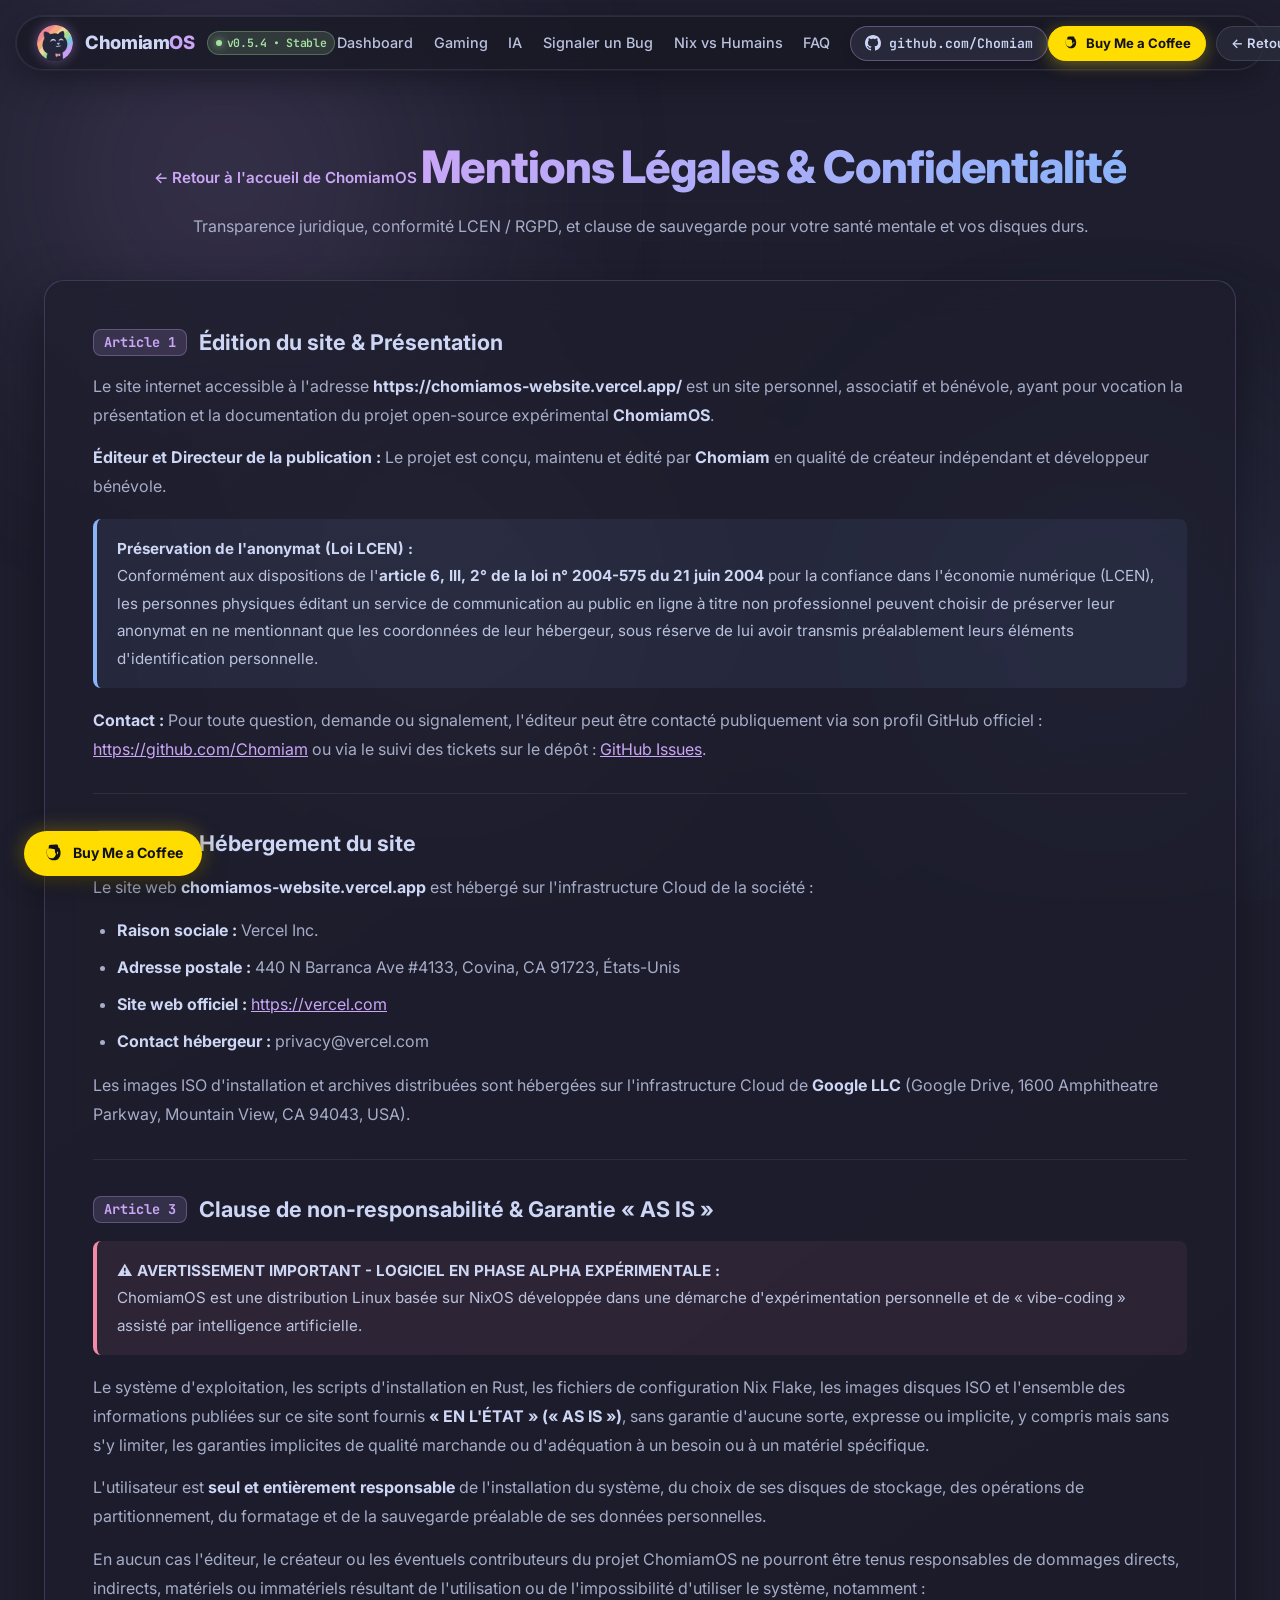
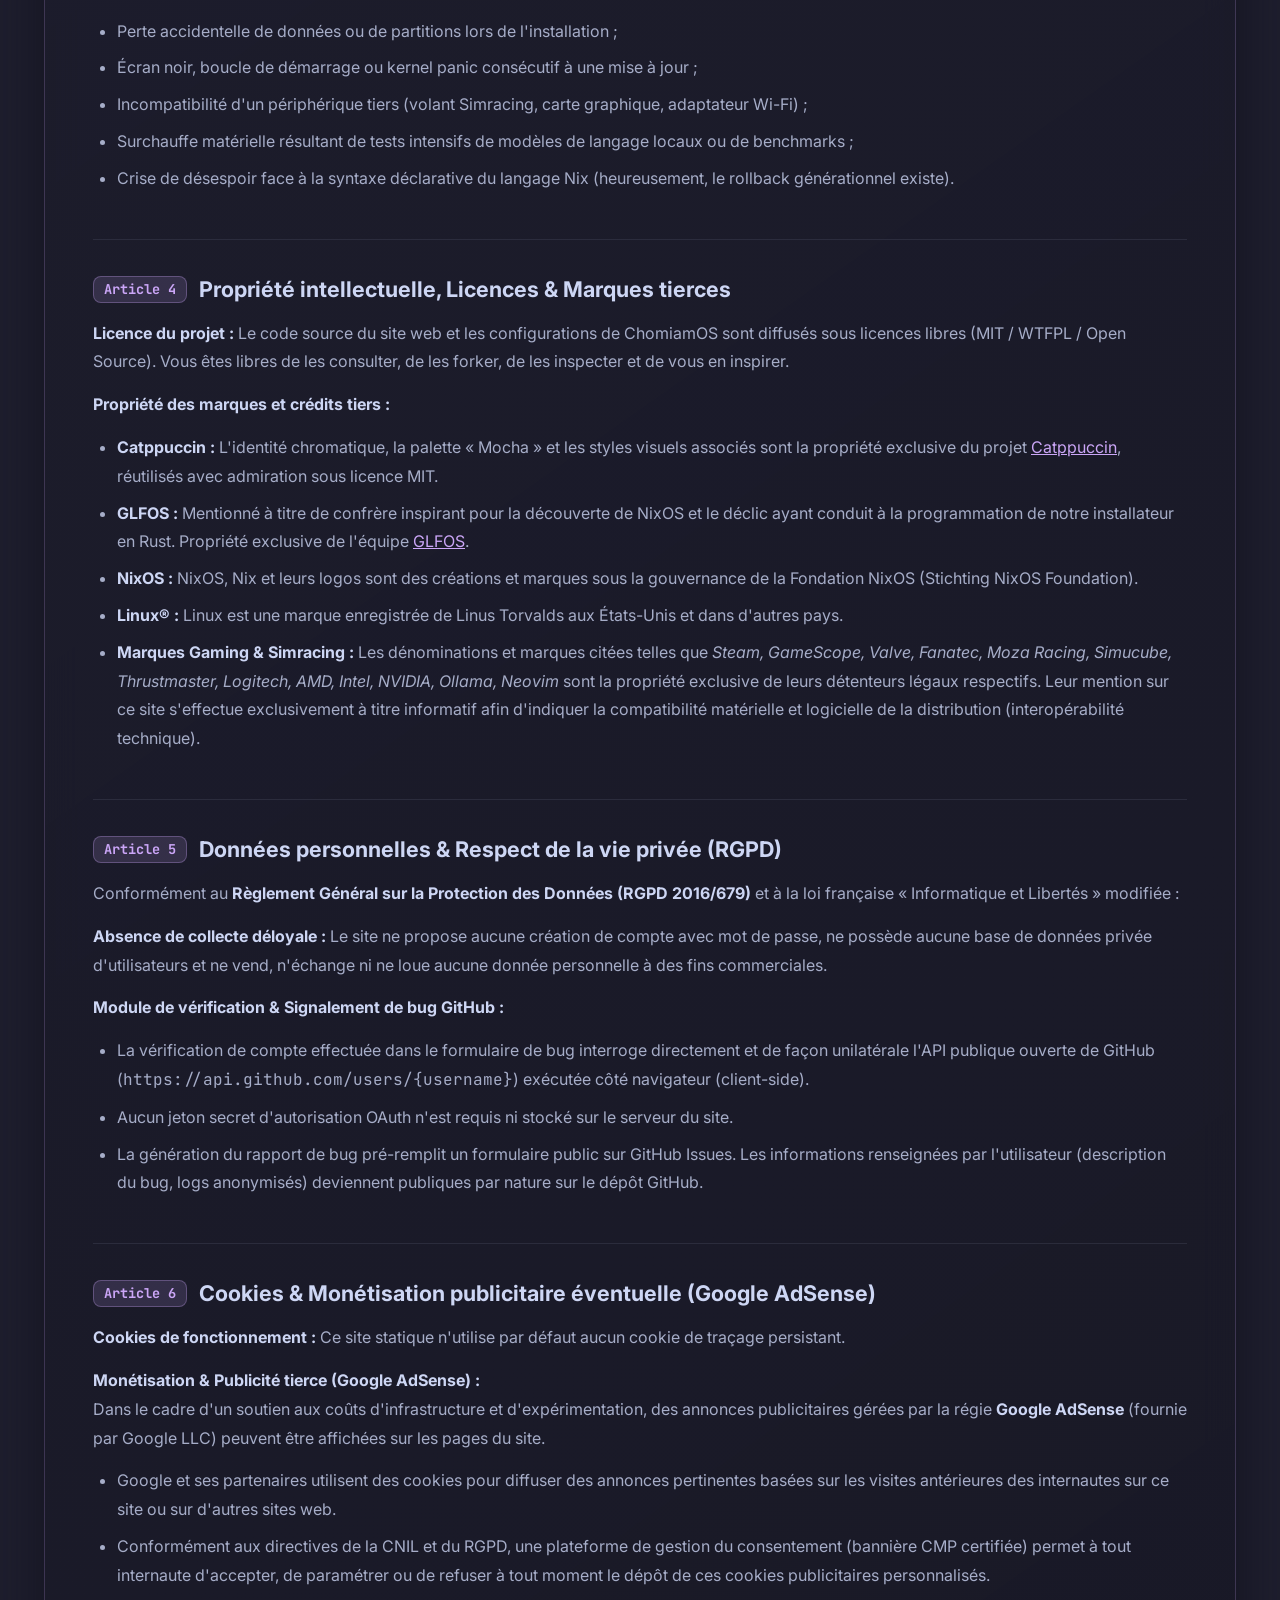
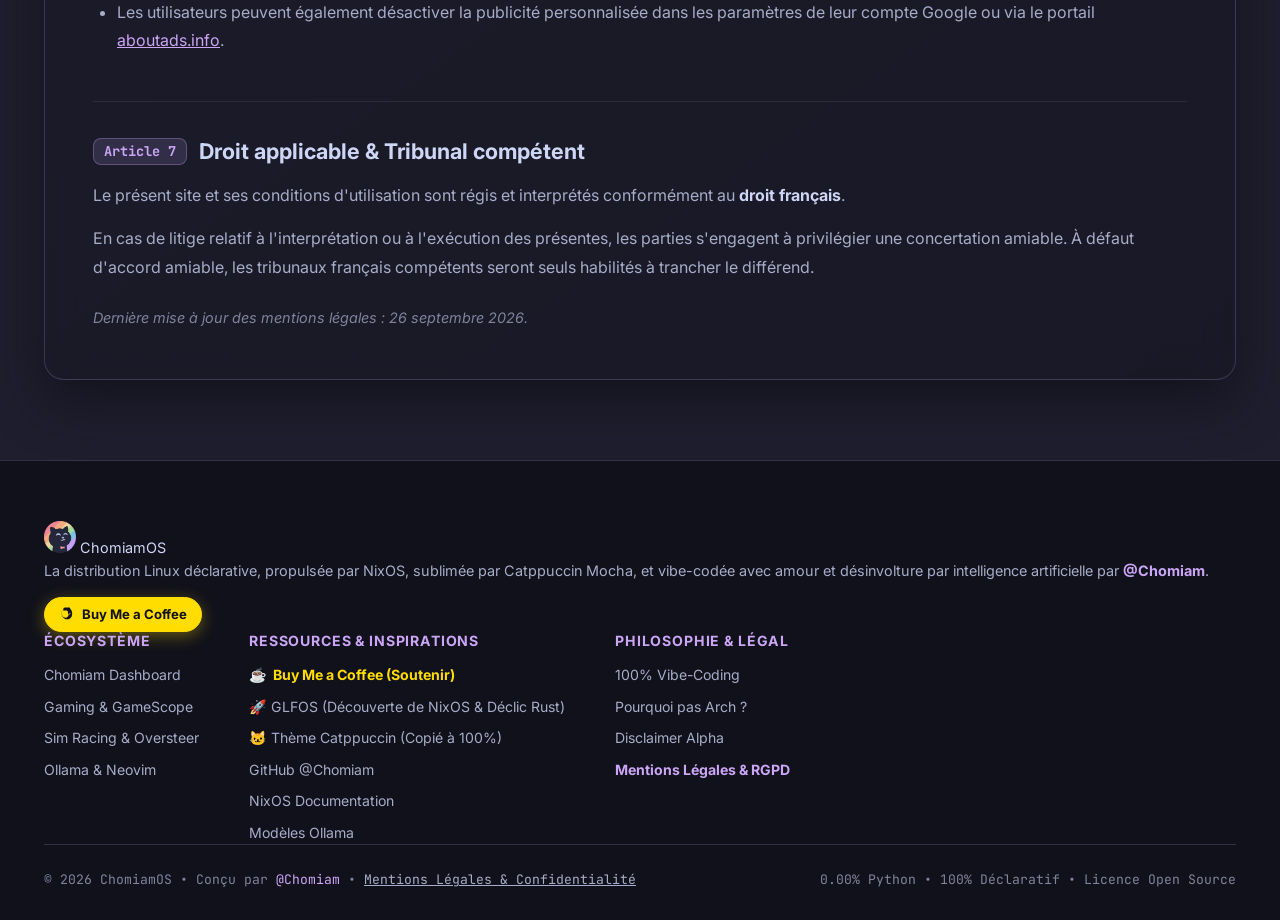
==== commit 0dfb07a3: "feat(bmc): add Buy Me a Coffee button to navbar, hero, CTA, footer, and floating widget" ====
--- a/mentions-legales.html
+++ b/mentions-legales.html
@@ -77,6 +77,12 @@
 
       <!-- Action Button -->
       <div class="nav-actions">
+        <a href="https://buymeacoffee.com/chomiam" target="_blank" rel="noopener noreferrer" class="btn btn-bmc btn-sm" title="Offrir un café à Chomiam (Buy Me a Coffee)">
+          <svg viewBox="0 0 24 24" aria-hidden="true">
+            <path d="M20.216 6.415l-.132-.666c-.119-.598-.388-1.163-1.001-1.379-.197-.069-.42-.098-.57-.241-.152-.143-.196-.366-.231-.572-.065-.378-.125-.756-.192-1.133-.057-.325-.102-.69-.25-.987-.195-.391-.597-.634-1.012-.703a4.027 4.027 0 0 0-.755-.038 41.656 41.656 0 0 0-5.324.207c-.813.068-1.636.162-2.424.382-.266.074-.518.188-.741.343-.243.17-.422.404-.526.68-.112.296-.134.62-.163.935-.045.5-.08 1-.12 1.503-.021.264-.04.528-.06.792-.35.074-.69.176-1.016.315-.658.281-1.167.82-1.396 1.49-.18.528-.204 1.1-.194 1.656.02 1.101.163 2.197.408 3.272.222.973.57 1.917 1.034 2.802.505.962 1.157 1.83 1.938 2.576.435.415.918.787 1.442 1.096.53.313 1.104.544 1.705.679.7.158 1.424.218 2.146.222.756.005 1.513-.052 2.257-.184.602-.107 1.189-.286 1.743-.541.517-.238.99-.558 1.408-.946.72-.668 1.304-1.464 1.751-2.348.435-.858.74-1.78.917-2.73.18-.967.247-1.952.2-2.935-.02-.405-.05-.81-.09-1.214zm-4.707 5.727c-.08.618-.24 1.222-.48 1.796-.28.67-.68 1.277-1.18 1.796-.39.405-.86.732-1.38.955-.54.23-1.12.355-1.71.378-.65.025-1.31-.044-1.94-.21a5.61 5.61 0 0 1-1.63-.807c-.45-.333-.85-.733-1.18-1.182a8.608 8.608 0 0 1-1.08-2.227 15.49 15.49 0 0 1-.5-2.92c-.04-.515-.04-1.035-.01-1.55.03-.43.1-.86.23-1.27.1-.33.28-.63.53-.86.25-.23.57-.38.9-.45.45-.1 1.05-.12 1.63-.13.98-.02 1.97.02 2.95.12.78.08 1.55.22 2.3.43.28.08.55.19.78.36.21.16.36.38.44.63.1.33.12.67.14 1.02.04.64.04 1.28.01 1.92zm2.7-2.31c-.04.42-.11.83-.22 1.24-.13.48-.34.93-.62 1.34-.14.2-.3.39-.49.54v-3.79c.27.02.53.07.78.17.26.1.48.27.55.5z"/>
+          </svg>
+          <span class="nav-bmc-text">Buy Me a Coffee</span>
+        </a>
         <a href="index.html" class="btn btn-secondary btn-sm">
           <span>← Retour au Site</span>
         </a>
@@ -273,6 +279,14 @@
           <p class="footer-brand-p">
             La distribution Linux déclarative, propulsée par NixOS, sublimée par Catppuccin Mocha, et vibe-codée avec amour et désinvolture par intelligence artificielle par <a href="https://github.com/Chomiam" target="_blank" rel="noopener noreferrer" style="color: var(--mauve); font-weight: bold;">@Chomiam</a>.
           </p>
+          <div style="margin-top: 14px;">
+            <a href="https://buymeacoffee.com/chomiam" target="_blank" rel="noopener noreferrer" class="btn btn-bmc btn-sm" title="Offrir un café à Chomiam">
+              <svg viewBox="0 0 24 24" aria-hidden="true">
+                <path d="M20.216 6.415l-.132-.666c-.119-.598-.388-1.163-1.001-1.379-.197-.069-.42-.098-.57-.241-.152-.143-.196-.366-.231-.572-.065-.378-.125-.756-.192-1.133-.057-.325-.102-.69-.25-.987-.195-.391-.597-.634-1.012-.703a4.027 4.027 0 0 0-.755-.038 41.656 41.656 0 0 0-5.324.207c-.813.068-1.636.162-2.424.382-.266.074-.518.188-.741.343-.243.17-.422.404-.526.68-.112.296-.134.62-.163.935-.045.5-.08 1-.12 1.503-.021.264-.04.528-.06.792-.35.074-.69.176-1.016.315-.658.281-1.167.82-1.396 1.49-.18.528-.204 1.1-.194 1.656.02 1.101.163 2.197.408 3.272.222.973.57 1.917 1.034 2.802.505.962 1.157 1.83 1.938 2.576.435.415.918.787 1.442 1.096.53.313 1.104.544 1.705.679.7.158 1.424.218 2.146.222.756.005 1.513-.052 2.257-.184.602-.107 1.189-.286 1.743-.541.517-.238.99-.558 1.408-.946.72-.668 1.304-1.464 1.751-2.348.435-.858.74-1.78.917-2.73.18-.967.247-1.952.2-2.935-.02-.405-.05-.81-.09-1.214zm-4.707 5.727c-.08.618-.24 1.222-.48 1.796-.28.67-.68 1.277-1.18 1.796-.39.405-.86.732-1.38.955-.54.23-1.12.355-1.71.378-.65.025-1.31-.044-1.94-.21a5.61 5.61 0 0 1-1.63-.807c-.45-.333-.85-.733-1.18-1.182a8.608 8.608 0 0 1-1.08-2.227 15.49 15.49 0 0 1-.5-2.92c-.04-.515-.04-1.035-.01-1.55.03-.43.1-.86.23-1.27.1-.33.28-.63.53-.86.25-.23.57-.38.9-.45.45-.1 1.05-.12 1.63-.13.98-.02 1.97.02 2.95.12.78.08 1.55.22 2.3.43.28.08.55.19.78.36.21.16.36.38.44.63.1.33.12.67.14 1.02.04.64.04 1.28.01 1.92zm2.7-2.31c-.04.42-.11.83-.22 1.24-.13.48-.34.93-.62 1.34-.14.2-.3.39-.49.54v-3.79c.27.02.53.07.78.17.26.1.48.27.55.5z"/>
+              </svg>
+              <span>Buy Me a Coffee</span>
+            </a>
+          </div>
         </div>
 
         <div class="footer-links-group">
@@ -289,6 +303,7 @@
           <div class="footer-column">
             <h4>Ressources & Inspirations</h4>
             <ul>
+              <li><a href="https://buymeacoffee.com/chomiam" target="_blank" rel="noopener noreferrer" style="color: #FFDD00; font-weight: 700; display: inline-flex; align-items: center; gap: 6px;"><span>☕</span> Buy Me a Coffee (Soutenir)</a></li>
               <li><a href="https://glfos.org/" target="_blank" rel="noopener">🚀 GLFOS (Découverte de NixOS & Déclic Rust)</a></li>
               <li><a href="https://catppuccin.com/" target="_blank" rel="noopener">🐱 Thème Catppuccin (Copié à 100%)</a></li>
               <li><a href="https://github.com/Chomiam" target="_blank" rel="noopener">GitHub @Chomiam</a></li>
@@ -319,5 +334,12 @@
       </div>
     </div>
   </footer>
+  <!-- Floating Buy Me a Coffee Widget -->
+  <a href="https://buymeacoffee.com/chomiam" target="_blank" rel="noopener noreferrer" class="bmc-floating-btn" title="Offrir un café à Chomiam (Buy Me a Coffee)">
+    <svg viewBox="0 0 24 24" aria-hidden="true">
+      <path d="M20.216 6.415l-.132-.666c-.119-.598-.388-1.163-1.001-1.379-.197-.069-.42-.098-.57-.241-.152-.143-.196-.366-.231-.572-.065-.378-.125-.756-.192-1.133-.057-.325-.102-.69-.25-.987-.195-.391-.597-.634-1.012-.703a4.027 4.027 0 0 0-.755-.038 41.656 41.656 0 0 0-5.324.207c-.813.068-1.636.162-2.424.382-.266.074-.518.188-.741.343-.243.17-.422.404-.526.68-.112.296-.134.62-.163.935-.045.5-.08 1-.12 1.503-.021.264-.04.528-.06.792-.35.074-.69.176-1.016.315-.658.281-1.167.82-1.396 1.49-.18.528-.204 1.1-.194 1.656.02 1.101.163 2.197.408 3.272.222.973.57 1.917 1.034 2.802.505.962 1.157 1.83 1.938 2.576.435.415.918.787 1.442 1.096.53.313 1.104.544 1.705.679.7.158 1.424.218 2.146.222.756.005 1.513-.052 2.257-.184.602-.107 1.189-.286 1.743-.541.517-.238.99-.558 1.408-.946.72-.668 1.304-1.464 1.751-2.348.435-.858.74-1.78.917-2.73.18-.967.247-1.952.2-2.935-.02-.405-.05-.81-.09-1.214zm-4.707 5.727c-.08.618-.24 1.222-.48 1.796-.28.67-.68 1.277-1.18 1.796-.39.405-.86.732-1.38.955-.54.23-1.12.355-1.71.378-.65.025-1.31-.044-1.94-.21a5.61 5.61 0 0 1-1.63-.807c-.45-.333-.85-.733-1.18-1.182a8.608 8.608 0 0 1-1.08-2.227 15.49 15.49 0 0 1-.5-2.92c-.04-.515-.04-1.035-.01-1.55.03-.43.1-.86.23-1.27.1-.33.28-.63.53-.86.25-.23.57-.38.9-.45.45-.1 1.05-.12 1.63-.13.98-.02 1.97.02 2.95.12.78.08 1.55.22 2.3.43.28.08.55.19.78.36.21.16.36.38.44.63.1.33.12.67.14 1.02.04.64.04 1.28.01 1.92zm2.7-2.31c-.04.42-.11.83-.22 1.24-.13.48-.34.93-.62 1.34-.14.2-.3.39-.49.54v-3.79c.27.02.53.07.78.17.26.1.48.27.55.5z"/>
+    </svg>
+    <span>Buy Me a Coffee</span>
+  </a>
 </body>
 </html>
--- a/styles.css
+++ b/styles.css
@@ -51,6 +51,7 @@
   /* Typography */
   --font-sans: 'Inter', -apple-system, BlinkMacSystemFont, 'Segoe UI', Roboto, Helvetica, Arial, sans-serif;
   --font-mono: 'JetBrains Mono', 'Fira Code', 'Cascadia Code', monospace;
+  --font-arcade: 'Press Start 2P', 'JetBrains Mono', monospace;
 
   /* Layout */
   --max-width: 1240px;
@@ -232,15 +233,16 @@
   align-items: center;
   justify-content: space-between;
   width: 100%;
-  max-width: var(--max-width);
+  max-width: 1480px;
   background: rgba(24, 24, 37, 0.75);
   backdrop-filter: blur(20px);
   -webkit-backdrop-filter: blur(20px);
   border: 1px solid rgba(49, 50, 68, 0.8);
   border-radius: var(--radius-full);
-  padding: 8px 14px 8px 18px;
+  padding: 8px 16px 8px 20px;
   box-shadow: var(--shadow-md), 0 0 0 1px rgba(203, 166, 247, 0.1);
   transition: transform var(--transition-normal), border-color var(--transition-normal);
+  white-space: nowrap;
 }
 
 .navbar:hover {
@@ -256,6 +258,8 @@
   letter-spacing: -0.02em;
   color: var(--text);
   text-decoration: none;
+  white-space: nowrap;
+  flex-shrink: 0;
 }
 
 .brand-icon {
@@ -268,6 +272,7 @@
   overflow: hidden;
   box-shadow: 0 0 12px rgba(203, 166, 247, 0.4);
   transition: transform var(--transition-normal);
+  flex-shrink: 0;
 }
 
 .brand-icon img {
@@ -293,12 +298,15 @@
   display: inline-flex;
   align-items: center;
   gap: 5px;
+  white-space: nowrap;
+  flex-shrink: 0;
 }
 
 .nav-center-group {
   display: flex;
   align-items: center;
-  gap: 20px;
+  gap: clamp(10px, 1.4vw, 20px);
+  white-space: nowrap;
 }
 
 .nav-github-badge {
@@ -316,6 +324,8 @@
   text-decoration: none;
   transition: all var(--transition-normal);
   box-shadow: 0 2px 10px rgba(0, 0, 0, 0.2);
+  white-space: nowrap;
+  flex-shrink: 0;
 }
 
 .nav-github-badge:hover {
@@ -330,6 +340,7 @@
   fill: currentColor;
   width: 16px;
   height: 16px;
+  flex-shrink: 0;
 }
 
 .pulse-dot {
@@ -349,8 +360,9 @@
 .nav-links {
   display: flex;
   align-items: center;
-  gap: 24px;
+  gap: clamp(10px, 1.3vw, 22px);
   list-style: none;
+  white-space: nowrap;
 }
 
 .nav-link {
@@ -360,6 +372,7 @@
   transition: color var(--transition-fast);
   position: relative;
   padding: 6px 2px;
+  white-space: nowrap;
 }
 
 .nav-link:hover {
@@ -386,6 +399,8 @@
   display: flex;
   align-items: center;
   gap: 10px;
+  white-space: nowrap;
+  flex-shrink: 0;
 }
 
 /* ==========================================================================
@@ -467,6 +482,89 @@
 .btn-accent:hover {
   transform: translateY(-2px);
   box-shadow: 0 6px 24px rgba(250, 179, 135, 0.5);
+}
+
+/* Buy Me a Coffee Button (Catppuccin & Official BMC Yellow Harmony) */
+.btn-bmc {
+  background: #FFDD00;
+  color: #11111b !important;
+  border-color: #FFDD00;
+  font-weight: 700;
+  box-shadow: 0 4px 16px rgba(255, 221, 0, 0.35);
+  display: inline-flex;
+  align-items: center;
+  gap: 8px;
+  text-decoration: none;
+}
+
+.btn-bmc:hover {
+  background: #ffea52;
+  color: #11111b !important;
+  transform: translateY(-2px);
+  box-shadow: 0 6px 22px rgba(255, 221, 0, 0.55);
+  border-color: #ffea52;
+}
+
+.btn-bmc:active {
+  transform: translateY(0);
+}
+
+.btn-bmc svg {
+  width: 18px;
+  height: 18px;
+  fill: currentColor;
+  flex-shrink: 0;
+}
+
+.btn-bmc.btn-sm svg {
+  width: 15px;
+  height: 15px;
+}
+
+.btn-bmc.btn-lg svg {
+  width: 20px;
+  height: 20px;
+}
+
+/* Floating Buy Me a Coffee Pill Widget */
+.bmc-floating-btn {
+  position: fixed;
+  bottom: 24px;
+  left: 24px;
+  z-index: 990;
+  display: inline-flex;
+  align-items: center;
+  gap: 10px;
+  background: #FFDD00;
+  color: #11111b !important;
+  font-family: var(--font-sans);
+  font-size: 0.88rem;
+  font-weight: 700;
+  padding: 10px 18px;
+  border-radius: var(--radius-full);
+  box-shadow: 0 6px 25px rgba(0, 0, 0, 0.5), 0 0 20px rgba(255, 221, 0, 0.4);
+  border: 1px solid rgba(255, 221, 0, 0.85);
+  text-decoration: none;
+  transition: all var(--transition-normal);
+  white-space: nowrap;
+}
+
+.bmc-floating-btn:hover {
+  background: #ffea52;
+  color: #11111b !important;
+  transform: translateY(-3px) scale(1.03);
+  box-shadow: 0 10px 32px rgba(0, 0, 0, 0.6), 0 0 28px rgba(255, 221, 0, 0.65);
+}
+
+.bmc-floating-btn:active {
+  transform: translateY(0) scale(0.98);
+}
+
+.bmc-floating-btn svg {
+  width: 20px;
+  height: 20px;
+  fill: currentColor;
+  flex-shrink: 0;
 }
 
 .badge {
@@ -2282,4 +2380,995 @@
   }
 }
 
-
+/* ==========================================================================
+   TERMINAL ARCADE MINI-GAME (CATPPUCCIN METEOR BUSTER)
+   0% Python • 100% Canvas & Web Audio • Design Rétro Arcade Pur
+   ========================================================================== */
+
+.arcade-section {
+  padding: 80px 0;
+  position: relative;
+}
+
+.terminal-arcade-window {
+  background: var(--crust);
+  border: 1px solid var(--surface1);
+  border-radius: var(--radius-lg);
+  box-shadow: var(--shadow-lg), 0 0 50px rgba(203, 166, 247, 0.16), 0 0 80px rgba(137, 180, 250, 0.1);
+  overflow: hidden;
+  display: flex;
+  flex-direction: column;
+  transition: all var(--transition-normal);
+  position: relative;
+}
+
+.terminal-arcade-window.is-expanded {
+  max-width: 100%;
+  margin: 0 -20px;
+  box-shadow: var(--shadow-lg), 0 0 80px rgba(203, 166, 247, 0.28);
+}
+
+/* Arcade Header */
+.arcade-term-header {
+  background: var(--mantle);
+  border-bottom: 1px solid var(--surface0);
+  padding: 12px 18px;
+  display: flex;
+  align-items: center;
+  justify-content: space-between;
+  gap: 14px;
+  flex-wrap: nowrap;
+  white-space: nowrap;
+  overflow-x: auto;
+  scrollbar-width: none;
+}
+
+.arcade-term-header::-webkit-scrollbar {
+  display: none;
+}
+
+.arcade-term-title {
+  font-family: var(--font-mono);
+  font-size: 0.82rem;
+  color: var(--subtext0);
+  display: flex;
+  align-items: center;
+  gap: 8px;
+  flex-grow: 1;
+  white-space: nowrap;
+  overflow: hidden;
+  text-overflow: ellipsis;
+  min-width: 0;
+}
+
+.term-title-icon {
+  font-size: 1rem;
+}
+
+.arcade-header-status {
+  display: flex;
+  align-items: center;
+  gap: 10px;
+  flex-wrap: nowrap;
+  white-space: nowrap;
+  flex-shrink: 0;
+}
+
+.arcade-hud-pill {
+  background: rgba(30, 30, 46, 0.85);
+  border: 1px solid var(--surface0);
+  border-radius: var(--radius-full);
+  padding: 5px 12px;
+  font-family: var(--font-arcade);
+  font-size: 0.64rem;
+  display: flex;
+  align-items: center;
+  gap: 6px;
+  line-height: 1;
+}
+
+.arcade-hud-pill .hud-label {
+  color: var(--overlay1);
+  font-size: 0.58rem;
+}
+
+.arcade-hud-pill .hud-score {
+  color: var(--green);
+  text-shadow: 0 0 8px rgba(166, 227, 161, 0.5);
+  min-width: 52px;
+  text-align: right;
+}
+
+.arcade-hud-pill .hud-hearts {
+  display: inline-flex;
+  gap: 4px;
+  font-size: 0.88rem;
+  align-items: center;
+}
+
+.arcade-heart {
+  display: inline-block;
+  transition: transform 0.2s cubic-bezier(0.16, 1, 0.3, 1), filter 0.2s ease, opacity 0.2s ease;
+}
+
+.arcade-heart.active {
+  filter: drop-shadow(0 0 6px var(--red));
+  transform: scale(1);
+  opacity: 1;
+}
+
+.arcade-heart.inactive {
+  filter: grayscale(1) opacity(0.22);
+  transform: scale(0.8);
+}
+
+.arcade-tool-btn {
+  background: var(--surface0);
+  border: 1px solid var(--surface1);
+  color: var(--text);
+  border-radius: var(--radius-full);
+  padding: 5px 12px;
+  font-family: var(--font-mono);
+  font-size: 0.72rem;
+  display: flex;
+  align-items: center;
+  gap: 6px;
+  cursor: pointer;
+  transition: all var(--transition-fast);
+}
+
+.arcade-tool-btn:hover {
+  background: var(--surface1);
+  border-color: var(--mauve);
+  color: var(--mauve);
+  transform: translateY(-1px);
+}
+
+/* Screen Viewport & CRT Overlay */
+.arcade-screen-container {
+  position: relative;
+  width: 100%;
+  aspect-ratio: 900 / 520;
+  max-height: 560px;
+  min-height: 380px;
+  background: #11111b;
+  overflow: hidden;
+  display: flex;
+  align-items: center;
+  justify-content: center;
+  outline: none;
+}
+
+.arcade-crt-overlay {
+  position: absolute;
+  inset: 0;
+  pointer-events: none;
+  z-index: 10;
+  background: 
+    linear-gradient(rgba(18, 16, 16, 0) 50%, rgba(0, 0, 0, 0.25) 50%),
+    linear-gradient(90deg, rgba(203, 166, 247, 0.02), rgba(137, 180, 250, 0.01), rgba(166, 227, 161, 0.02));
+  background-size: 100% 3px, 6px 100%;
+  box-shadow: inset 0 0 60px rgba(0, 0, 0, 0.75), inset 0 0 15px rgba(203, 166, 247, 0.1);
+}
+
+#arcadeCanvas {
+  width: 100%;
+  height: 100%;
+  display: block;
+  object-fit: contain;
+  cursor: crosshair;
+  background-color: #11111b;
+}
+
+/* Arcade Overlays (Start, Pause, GameOver) */
+.arcade-overlay {
+  position: absolute;
+  inset: 0;
+  z-index: 20;
+  display: flex;
+  align-items: center;
+  justify-content: center;
+  padding: 24px;
+  background: rgba(17, 17, 27, 0.88);
+  backdrop-filter: blur(8px);
+  -webkit-backdrop-filter: blur(8px);
+  transition: opacity 0.25s ease, visibility 0.25s ease;
+}
+
+.arcade-overlay.hidden {
+  opacity: 0;
+  visibility: hidden;
+  pointer-events: none;
+}
+
+.arcade-overlay-box {
+  background: rgba(24, 24, 37, 0.95);
+  border: 1px solid var(--surface1);
+  border-radius: var(--radius-lg);
+  padding: 32px 40px;
+  max-width: 620px;
+  width: 100%;
+  text-align: center;
+  box-shadow: 0 20px 50px rgba(0, 0, 0, 0.85), 0 0 35px rgba(203, 166, 247, 0.2);
+  display: flex;
+  flex-direction: column;
+  align-items: center;
+}
+
+.arcade-pixel-badge {
+  font-family: var(--font-arcade);
+  font-size: 0.62rem;
+  letter-spacing: 0.08em;
+  color: var(--mauve);
+  background: rgba(203, 166, 247, 0.12);
+  border: 1px solid rgba(203, 166, 247, 0.35);
+  border-radius: var(--radius-full);
+  padding: 4px 14px;
+  margin-bottom: 14px;
+}
+
+.arcade-retro-title {
+  font-family: var(--font-arcade);
+  font-size: clamp(1.4rem, 3.2vw, 2.2rem);
+  letter-spacing: -0.02em;
+  color: var(--mauve);
+  text-shadow: 0 0 20px rgba(203, 166, 247, 0.65);
+  margin-bottom: 6px;
+  line-height: 1.25;
+}
+
+.arcade-retro-title.title-gameover {
+  color: var(--red);
+  text-shadow: 0 0 25px rgba(243, 139, 168, 0.8);
+}
+
+.arcade-retro-title.title-pause {
+  color: var(--yellow);
+  text-shadow: 0 0 20px rgba(249, 226, 175, 0.8);
+}
+
+.arcade-retro-subtitle {
+  font-family: var(--font-mono);
+  font-size: 0.86rem;
+  color: var(--subtext0);
+  margin-bottom: 22px;
+}
+
+.arcade-mission-rules {
+  display: flex;
+  flex-direction: column;
+  gap: 8px;
+  width: 100%;
+  margin-bottom: 20px;
+}
+
+.rule-item {
+  display: flex;
+  align-items: center;
+  gap: 12px;
+  background: rgba(30, 30, 46, 0.75);
+  border: 1px solid var(--surface0);
+  border-radius: var(--radius-sm);
+  padding: 9px 14px;
+  font-size: 0.84rem;
+  color: var(--subtext1);
+  text-align: left;
+}
+
+.rule-icon {
+  font-size: 1.2rem;
+  flex-shrink: 0;
+}
+
+.arcade-controls-grid {
+  display: grid;
+  grid-template-columns: repeat(2, 1fr);
+  gap: 8px;
+  width: 100%;
+  margin-bottom: 22px;
+}
+
+.ctrl-cell {
+  background: rgba(17, 17, 27, 0.8);
+  border: 1px solid var(--surface0);
+  border-radius: var(--radius-sm);
+  padding: 8px 12px;
+  display: flex;
+  align-items: center;
+  gap: 10px;
+  font-size: 0.82rem;
+  color: var(--subtext0);
+}
+
+.ctrl-cell.ctrl-space {
+  grid-column: span 2;
+  justify-content: center;
+  background: rgba(203, 166, 247, 0.08);
+  border-color: rgba(203, 166, 247, 0.25);
+  color: var(--text);
+}
+
+.ctrl-cell kbd {
+  background: var(--surface1);
+  border: 1px solid var(--surface2);
+  border-bottom: 3px solid var(--surface0);
+  border-radius: 4px;
+  padding: 3px 8px;
+  font-family: var(--font-mono);
+  font-size: 0.82rem;
+  font-weight: 700;
+  color: var(--mauve);
+  box-shadow: 0 2px 0 rgba(0, 0, 0, 0.3);
+}
+
+.btn-arcade-start {
+  font-family: var(--font-arcade);
+  font-size: 0.72rem;
+  letter-spacing: 0.04em;
+  padding: 15px 32px;
+  width: 100%;
+  box-shadow: 0 0 25px rgba(203, 166, 247, 0.35);
+  animation: pulse-glow 2s infinite ease-in-out;
+}
+
+@keyframes pulse-glow {
+  0%, 100% { box-shadow: 0 0 20px rgba(203, 166, 247, 0.3); }
+  50% { box-shadow: 0 0 35px rgba(203, 166, 247, 0.6); }
+}
+
+/* Game Over Stats */
+.arcade-gameover-stats {
+  display: grid;
+  grid-template-columns: repeat(3, 1fr);
+  gap: 12px;
+  width: 100%;
+  margin-bottom: 20px;
+}
+
+.stat-box {
+  background: rgba(30, 30, 46, 0.8);
+  border: 1px solid var(--surface0);
+  border-radius: var(--radius-sm);
+  padding: 12px 10px;
+  display: flex;
+  flex-direction: column;
+  align-items: center;
+  gap: 6px;
+}
+
+.stat-label {
+  font-size: 0.68rem;
+  color: var(--overlay1);
+  font-weight: 600;
+  text-transform: uppercase;
+  letter-spacing: 0.04em;
+}
+
+.stat-num {
+  font-family: var(--font-arcade);
+  font-size: 0.95rem;
+}
+
+.stat-num.stat-score {
+  color: var(--green);
+  text-shadow: 0 0 8px rgba(166, 227, 161, 0.4);
+}
+
+.stat-num.stat-high {
+  color: var(--mauve);
+  text-shadow: 0 0 8px rgba(203, 166, 247, 0.4);
+}
+
+.stat-num.stat-kills {
+  color: var(--peach);
+  text-shadow: 0 0 8px rgba(250, 179, 135, 0.4);
+}
+
+.new-record-banner {
+  background: linear-gradient(135deg, rgba(249, 226, 175, 0.2), rgba(250, 179, 135, 0.2));
+  border: 1px solid var(--yellow);
+  color: var(--yellow);
+  font-family: var(--font-arcade);
+  font-size: 0.68rem;
+  padding: 10px 16px;
+  border-radius: var(--radius-sm);
+  margin-bottom: 20px;
+  width: 100%;
+  animation: pulse-gold 1.5s infinite ease-in-out;
+}
+
+@keyframes pulse-gold {
+  0%, 100% { transform: scale(1); }
+  50% { transform: scale(1.02); }
+}
+
+/* Touch Controls for Mobile / Tablets */
+.arcade-touch-controls {
+  display: none;
+  background: var(--mantle);
+  border-top: 1px solid var(--surface0);
+  padding: 14px 18px;
+  justify-content: space-between;
+  align-items: center;
+  gap: 16px;
+  user-select: none;
+  -webkit-user-select: none;
+}
+
+.touch-dpad {
+  display: flex;
+  flex-direction: column;
+  align-items: center;
+  gap: 6px;
+}
+
+.touch-horizontal {
+  display: flex;
+  gap: 6px;
+}
+
+.touch-btn {
+  background: var(--surface0);
+  border: 1px solid var(--surface1);
+  border-radius: var(--radius-sm);
+  color: var(--text);
+  font-family: var(--font-mono);
+  font-size: 0.85rem;
+  font-weight: 700;
+  width: 52px;
+  height: 44px;
+  display: flex;
+  align-items: center;
+  justify-content: center;
+  cursor: pointer;
+  touch-action: manipulation;
+  transition: all var(--transition-fast);
+}
+
+.touch-btn:active {
+  background: var(--mauve);
+  color: var(--crust);
+  transform: scale(0.94);
+}
+
+.touch-actions {
+  flex-grow: 1;
+  display: flex;
+  justify-content: flex-end;
+}
+
+.touch-btn.touch-fire {
+  width: 100%;
+  max-width: 200px;
+  height: 70px;
+  background: linear-gradient(135deg, rgba(203, 166, 247, 0.25), rgba(137, 180, 250, 0.2));
+  border: 1px solid var(--mauve);
+  color: var(--mauve);
+  font-family: var(--font-arcade);
+  font-size: 0.72rem;
+  box-shadow: 0 0 15px rgba(203, 166, 247, 0.25);
+}
+
+.touch-btn.touch-fire:active {
+  background: var(--mauve);
+  color: var(--crust);
+}
+
+/* Terminal Status Bar & Prompt */
+.arcade-status-bar {
+  background: var(--mantle);
+  border-top: 1px solid var(--surface0);
+  padding: 10px 18px;
+  display: flex;
+  align-items: center;
+  justify-content: space-between;
+  gap: 16px;
+  font-family: var(--font-mono);
+  font-size: 0.78rem;
+  flex-wrap: nowrap;
+  white-space: nowrap;
+  overflow-x: auto;
+  scrollbar-width: none;
+}
+
+.arcade-status-bar::-webkit-scrollbar {
+  display: none;
+}
+
+.arcade-cli-line {
+  color: var(--subtext0);
+  white-space: nowrap;
+  flex-shrink: 0;
+}
+
+.arcade-cli-line .term-cmd {
+  color: var(--mauve);
+}
+
+.arcade-quick-hints {
+  display: flex;
+  align-items: center;
+  gap: 8px;
+  flex-wrap: nowrap;
+  white-space: nowrap;
+  flex-shrink: 0;
+}
+
+.hint-tag {
+  color: var(--subtext0);
+  font-size: 0.72rem;
+  display: flex;
+  align-items: center;
+  gap: 4px;
+}
+
+.hint-tag kbd {
+  background: var(--surface0);
+  border: 1px solid var(--surface1);
+  border-radius: 3px;
+  padding: 1px 5px;
+  font-family: var(--font-mono);
+  font-size: 0.68rem;
+  color: var(--peach);
+}
+
+/* Responsive Breakpoints for Arcade */
+@media (hover: none) and (pointer: coarse), (max-width: 860px) {
+  .arcade-touch-controls {
+    display: flex;
+  }
+  .arcade-term-title span:last-child {
+    max-width: 220px;
+    overflow: hidden;
+    text-overflow: ellipsis;
+    white-space: nowrap;
+  }
+}
+
+@media (max-width: 640px) {
+  .arcade-overlay-box {
+    padding: 20px 16px;
+  }
+  .arcade-retro-title {
+    font-size: 1.3rem;
+  }
+  .arcade-controls-grid {
+    grid-template-columns: 1fr;
+  }
+  .ctrl-cell.ctrl-space {
+    grid-column: span 1;
+  }
+  .arcade-gameover-stats {
+    grid-template-columns: 1fr;
+    gap: 8px;
+  }
+  .arcade-screen-container {
+    aspect-ratio: 4 / 3;
+    min-height: 320px;
+  }
+}
+
+/* ==========================================================================
+   ARCADE LEADERBOARD & GITHUB PILOT PROFILES
+   Classement Mondial des Pilotes • Hall of Fame Catppuccin
+   ========================================================================== */
+
+.gameover-auth-box {
+  background: rgba(49, 50, 68, 0.45);
+  border: 1px solid var(--surface1);
+  border-radius: var(--radius-sm);
+  padding: 10px 16px;
+  margin-bottom: 18px;
+  font-size: 0.82rem;
+  color: var(--subtext1);
+  text-align: center;
+  width: 100%;
+}
+
+.gameover-auth-box a, .gameover-auth-btn {
+  color: var(--mauve);
+  font-weight: 700;
+  text-decoration: underline;
+  cursor: pointer;
+}
+
+.arcade-leaderboard-section {
+  margin-top: 36px;
+  display: flex;
+  flex-direction: column;
+  gap: 22px;
+  width: 100%;
+}
+
+/* Pilot Authentication Banner */
+.arcade-pilot-banner {
+  background: var(--mantle);
+  border: 1px solid var(--surface0);
+  border-radius: var(--radius-lg);
+  padding: 18px 24px;
+  display: flex;
+  align-items: center;
+  justify-content: space-between;
+  gap: 20px;
+  flex-wrap: wrap;
+  box-shadow: var(--shadow-sm);
+}
+
+.pilot-identity {
+  display: flex;
+  align-items: center;
+  gap: 16px;
+}
+
+.pilot-avatar-wrapper {
+  position: relative;
+  width: 48px;
+  height: 48px;
+  flex-shrink: 0;
+}
+
+.pilot-avatar {
+  width: 100%;
+  height: 100%;
+  border-radius: 50%;
+  object-fit: cover;
+  border: 2px solid var(--mauve);
+  box-shadow: 0 0 12px rgba(203, 166, 247, 0.35);
+  background: var(--surface0);
+}
+
+.pilot-online-dot {
+  position: absolute;
+  bottom: 0;
+  right: 0;
+  width: 12px;
+  height: 12px;
+  border-radius: 50%;
+  background: var(--overlay0);
+  border: 2px solid var(--mantle);
+  transition: background var(--transition-normal);
+}
+
+.pilot-online-dot.active {
+  background: var(--green);
+  box-shadow: 0 0 8px var(--green);
+}
+
+.pilot-info {
+  display: flex;
+  flex-direction: column;
+  gap: 2px;
+}
+
+.pilot-name-row {
+  display: flex;
+  align-items: center;
+  gap: 10px;
+}
+
+.pilot-name {
+  font-weight: 700;
+  font-size: 1.05rem;
+  color: var(--text);
+}
+
+.pilot-subtext {
+  font-size: 0.84rem;
+  color: var(--subtext0);
+  max-width: 480px;
+  line-height: 1.4;
+}
+
+.pilot-auth-actions {
+  display: flex;
+  align-items: center;
+  gap: 12px;
+  flex-shrink: 0;
+}
+
+.pilot-input-group {
+  display: flex;
+  align-items: center;
+  background: var(--crust);
+  border: 1px solid var(--surface1);
+  border-radius: var(--radius-full);
+  padding: 4px 6px 4px 14px;
+  gap: 6px;
+  box-shadow: 0 2px 8px rgba(0, 0, 0, 0.2);
+  transition: border-color var(--transition-fast);
+}
+
+.pilot-input-group:focus-within {
+  border-color: var(--mauve);
+}
+
+.gh-at-prefix {
+  color: var(--mauve);
+  font-family: var(--font-mono);
+  font-weight: 700;
+  font-size: 0.9rem;
+}
+
+.arcade-gh-input {
+  background: transparent;
+  border: none;
+  outline: none;
+  color: var(--text);
+  font-family: var(--font-mono);
+  font-size: 0.82rem;
+  width: 160px;
+}
+
+.pilot-connected-actions {
+  display: flex;
+  align-items: center;
+  gap: 14px;
+}
+
+.pilot-personal-record {
+  display: flex;
+  align-items: center;
+  gap: 8px;
+  background: rgba(30, 30, 46, 0.8);
+  border: 1px solid var(--surface0);
+  border-radius: var(--radius-full);
+  padding: 5px 14px;
+  font-family: var(--font-mono);
+  font-size: 0.8rem;
+}
+
+.pilot-personal-record .record-label {
+  color: var(--overlay1);
+}
+
+.pilot-personal-record .record-val {
+  font-family: var(--font-arcade);
+  font-size: 0.72rem;
+  color: var(--green);
+  text-shadow: 0 0 6px rgba(166, 227, 161, 0.4);
+}
+
+/* Leaderboard Card & Table */
+.arcade-leaderboard-card {
+  background: var(--crust);
+  border: 1px solid var(--surface1);
+  border-radius: var(--radius-lg);
+  overflow: hidden;
+  box-shadow: var(--shadow-md), 0 0 35px rgba(203, 166, 247, 0.1);
+}
+
+.leaderboard-header {
+  padding: 20px 24px;
+  background: var(--mantle);
+  border-bottom: 1px solid var(--surface0);
+  display: flex;
+  justify-content: space-between;
+  align-items: center;
+  gap: 16px;
+  flex-wrap: wrap;
+}
+
+.leaderboard-tag {
+  font-family: var(--font-mono);
+  font-size: 0.72rem;
+  font-weight: 700;
+  color: var(--mauve);
+  letter-spacing: 0.06em;
+  text-transform: uppercase;
+  display: block;
+  margin-bottom: 4px;
+}
+
+.leaderboard-title {
+  font-size: 1.25rem;
+  font-weight: 800;
+  color: var(--text);
+  letter-spacing: -0.02em;
+}
+
+.leaderboard-desc {
+  font-size: 0.84rem;
+  color: var(--subtext0);
+  margin-top: 2px;
+}
+
+.leaderboard-meta-badge {
+  display: inline-flex;
+  align-items: center;
+  gap: 8px;
+  font-family: var(--font-mono);
+  font-size: 0.76rem;
+  color: var(--green);
+  background: rgba(166, 227, 161, 0.1);
+  border: 1px solid rgba(166, 227, 161, 0.25);
+  padding: 6px 14px;
+  border-radius: var(--radius-full);
+  white-space: nowrap;
+}
+
+.leaderboard-table-responsive {
+  width: 100%;
+  overflow-x: auto;
+}
+
+.leaderboard-table {
+  width: 100%;
+  border-collapse: collapse;
+  text-align: left;
+}
+
+.leaderboard-table th {
+  padding: 12px 20px;
+  font-family: var(--font-mono);
+  font-size: 0.72rem;
+  text-transform: uppercase;
+  letter-spacing: 0.06em;
+  color: var(--overlay1);
+  border-bottom: 1px solid var(--surface0);
+  background: rgba(24, 24, 37, 0.7);
+  white-space: nowrap;
+}
+
+.leaderboard-table td {
+  padding: 14px 20px;
+  border-bottom: 1px solid rgba(49, 50, 68, 0.4);
+  font-size: 0.88rem;
+  vertical-align: middle;
+  white-space: nowrap;
+  transition: background var(--transition-fast);
+}
+
+.leaderboard-table tr:hover td {
+  background: rgba(30, 30, 46, 0.5);
+}
+
+.leaderboard-table tr.is-current-user td {
+  background: linear-gradient(90deg, rgba(203, 166, 247, 0.14) 0%, rgba(137, 180, 250, 0.05) 100%);
+  border-top: 1px solid rgba(203, 166, 247, 0.3);
+  border-bottom: 1px solid rgba(203, 166, 247, 0.3);
+}
+
+.leaderboard-table tr.is-current-user td:first-child {
+  border-left: 3px solid var(--mauve);
+}
+
+.rank-cell {
+  font-family: var(--font-arcade);
+  font-size: 0.82rem;
+  font-weight: 700;
+  display: flex;
+  align-items: center;
+  gap: 6px;
+}
+
+.rank-1 { color: var(--yellow); }
+.rank-2 { color: var(--subtext1); }
+.rank-3 { color: var(--peach); }
+
+.pilot-cell {
+  display: flex;
+  align-items: center;
+  gap: 12px;
+}
+
+.pilot-cell-avatar {
+  width: 30px;
+  height: 30px;
+  border-radius: 50%;
+  object-fit: cover;
+  border: 1px solid var(--surface1);
+  background: var(--surface0);
+}
+
+.pilot-cell-link {
+  color: var(--mauve);
+  font-weight: 700;
+  font-family: var(--font-mono);
+  font-size: 0.88rem;
+  text-decoration: none;
+  transition: color var(--transition-fast);
+}
+
+.pilot-cell-link:hover {
+  text-decoration: underline;
+  color: var(--pink);
+}
+
+.pilot-cell-tag {
+  font-family: var(--font-mono);
+  font-size: 0.68rem;
+  padding: 1px 6px;
+  border-radius: var(--radius-full);
+}
+
+.score-cell {
+  font-family: var(--font-arcade);
+  font-size: 0.82rem;
+  color: var(--green);
+  text-shadow: 0 0 8px rgba(166, 227, 161, 0.4);
+}
+
+.wave-cell {
+  font-family: var(--font-mono);
+  color: var(--sapphire);
+  font-weight: 600;
+}
+
+.kills-cell {
+  font-family: var(--font-mono);
+  color: var(--peach);
+  font-weight: 600;
+}
+
+.ship-cell {
+  color: var(--subtext0);
+  font-size: 0.82rem;
+}
+
+.leaderboard-footer {
+  padding: 14px 24px;
+  background: var(--mantle);
+  border-top: 1px solid var(--surface0);
+  display: flex;
+  justify-content: space-between;
+  align-items: center;
+  gap: 16px;
+  font-size: 0.78rem;
+  color: var(--subtext0);
+  flex-wrap: wrap;
+}
+
+.leaderboard-footer-sync {
+  display: flex;
+  align-items: center;
+  gap: 6px;
+  color: var(--mauve);
+  font-family: var(--font-mono);
+}
+
+@media (max-width: 768px) {
+  .arcade-pilot-banner {
+    flex-direction: column;
+    align-items: flex-start;
+  }
+  .pilot-auth-actions {
+    width: 100%;
+  }
+  .pilot-input-group {
+    width: 100%;
+    justify-content: space-between;
+  }
+  .arcade-gh-input {
+    width: 100%;
+  }
+}
+
+/* Buy Me a Coffee Responsive */
+@media (max-width: 680px) {
+  .nav-bmc-text {
+    display: none;
+  }
+  .btn-bmc.btn-sm {
+    padding: 7px 10px;
+  }
+}
+
+@media (max-width: 640px) {
+  .bmc-floating-btn {
+    bottom: 16px;
+    left: 16px;
+    padding: 10px;
+    border-radius: 50%;
+  }
+  .bmc-floating-btn span {
+    display: none;
+  }
+  .bmc-floating-btn svg {
+    width: 20px;
+    height: 20px;
+  }
+}
+
+
+
+
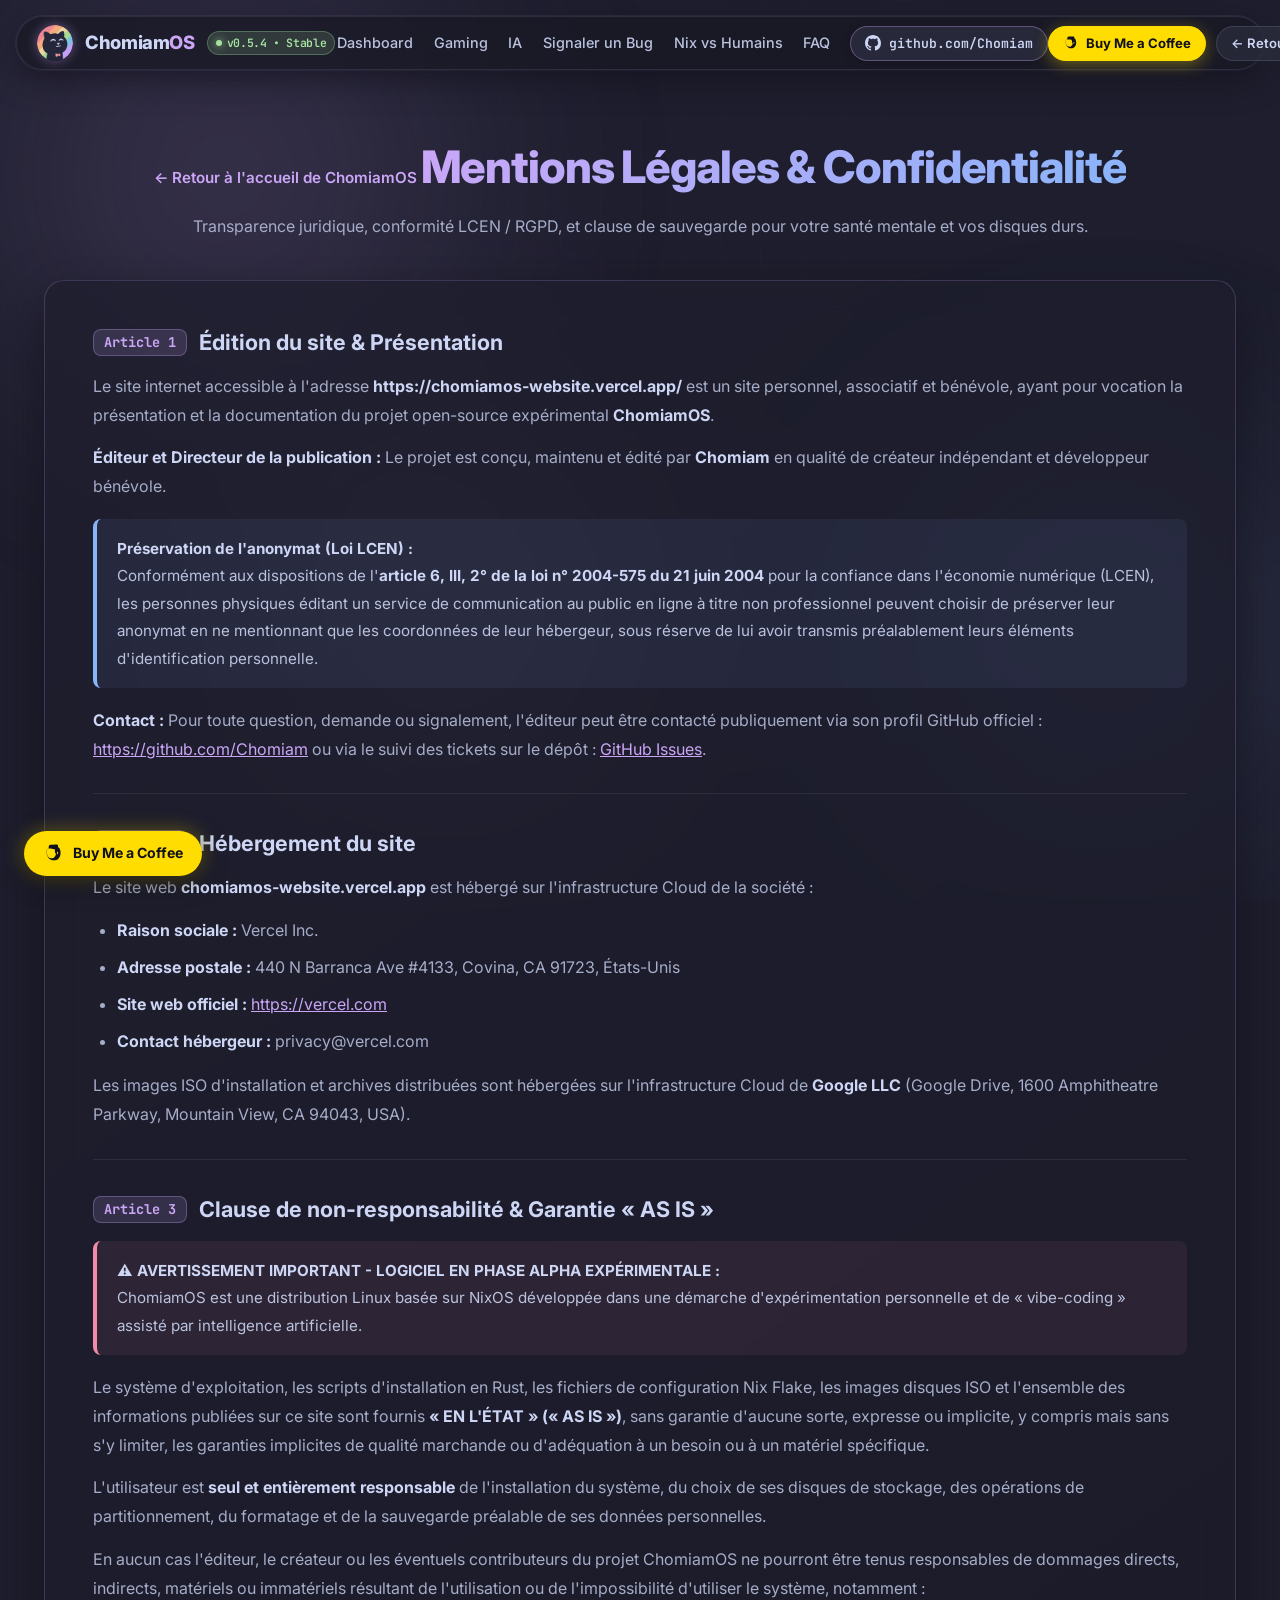
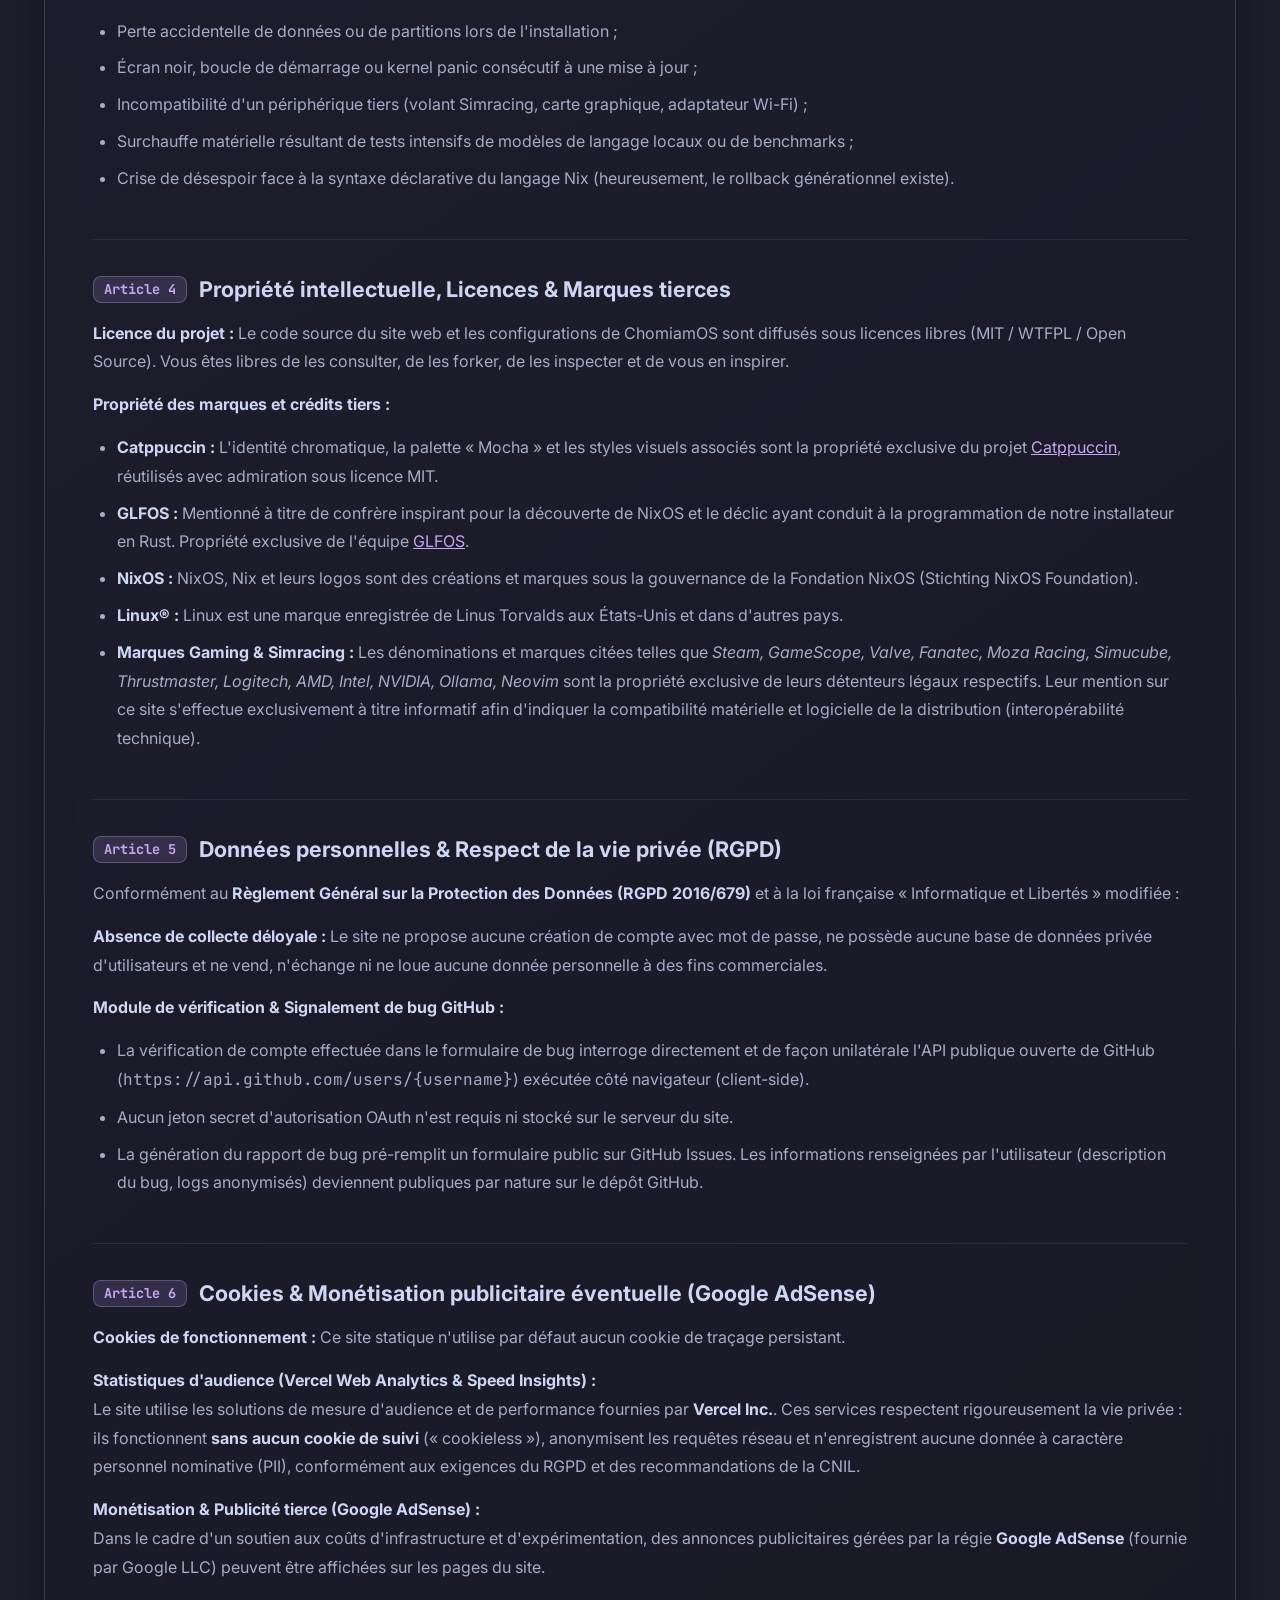
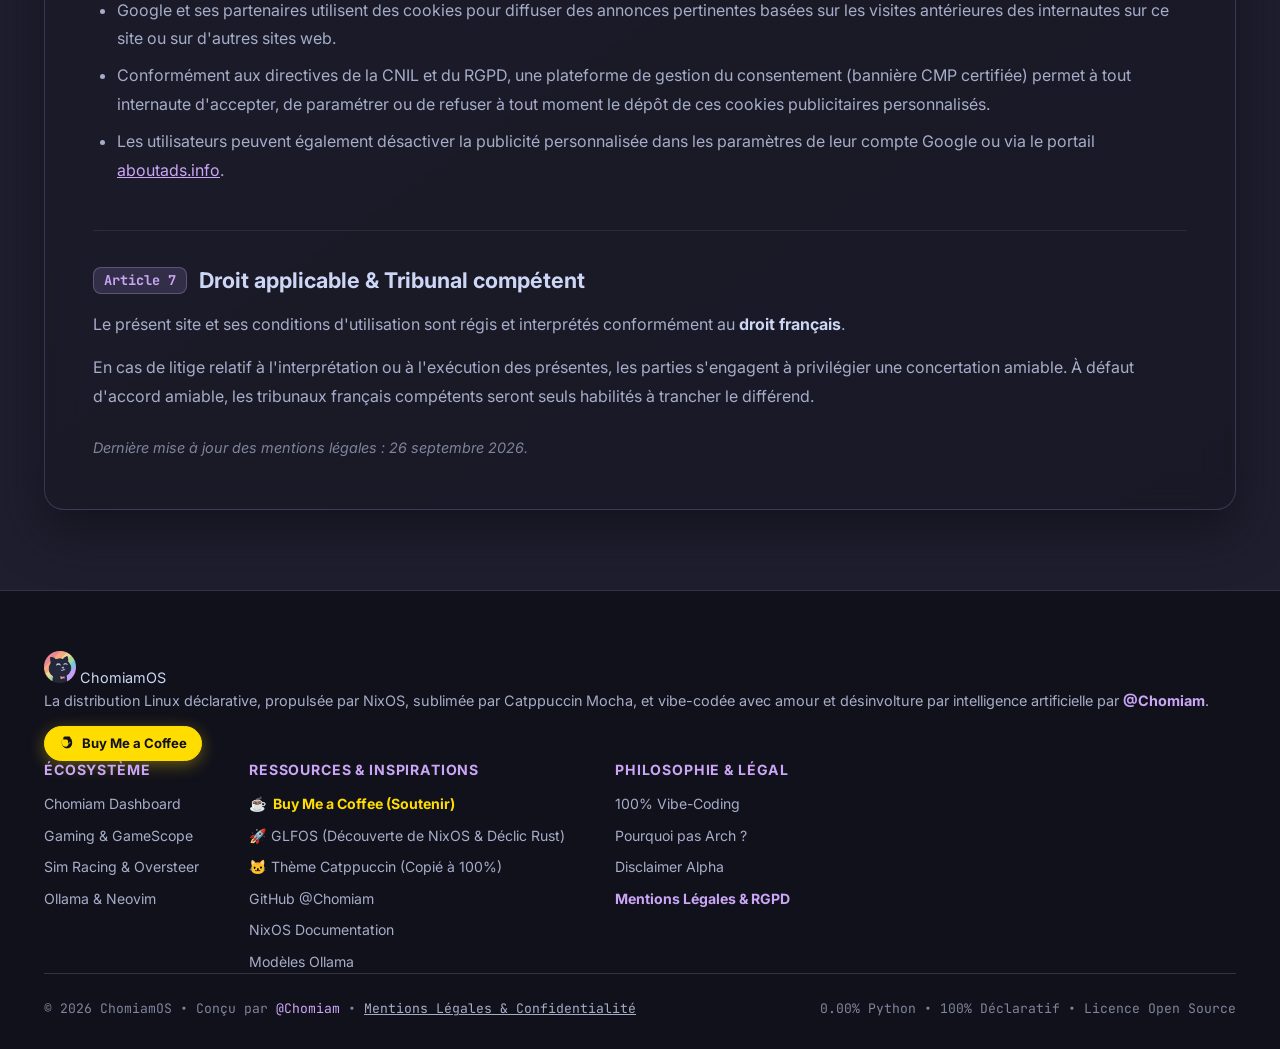
==== commit eee47e72: "feat: switch ISO download to Cloudflare R2 direct link & update analytics tracking" ====
--- a/mentions-legales.html
+++ b/mentions-legales.html
@@ -31,6 +31,14 @@
   <link href="https://fonts.googleapis.com/css2?family=Inter:wght@300;400;500;600;700;800&family=JetBrains+Mono:wght@400;500;600;700&display=swap" rel="stylesheet">
 
   <link rel="stylesheet" href="styles.css">
+
+  <!-- Vercel Web Analytics & Speed Insights -->
+  <script>
+    window.va = window.va || function () { (window.vaq = window.vaq || []).push(arguments); };
+    window.si = window.si || function () { (window.siq = window.siq || []).push(arguments); };
+  </script>
+  <script defer src="/_vercel/insights/script.js"></script>
+  <script defer src="/_vercel/speed-insights/script.js"></script>
 </head>
 <body>
   <!-- Ambient background glow elements -->
@@ -235,6 +243,10 @@
             <strong>Cookies de fonctionnement :</strong> Ce site statique n'utilise par défaut aucun cookie de traçage persistant.
           </p>
           <p>
+            <strong>Statistiques d'audience (Vercel Web Analytics & Speed Insights) :</strong><br>
+            Le site utilise les solutions de mesure d'audience et de performance fournies par <strong>Vercel Inc.</strong>. Ces services respectent rigoureusement la vie privée : ils fonctionnent <strong>sans aucun cookie de suivi</strong> (« cookieless »), anonymisent les requêtes réseau et n'enregistrent aucune donnée à caractère personnel nominative (PII), conformément aux exigences du RGPD et des recommandations de la CNIL.
+          </p>
+          <p>
             <strong>Monétisation & Publicité tierce (Google AdSense) :</strong><br>
             Dans le cadre d'un soutien aux coûts d'infrastructure et d'expérimentation, des annonces publicitaires gérées par la régie <strong>Google AdSense</strong> (fournie par Google LLC) peuvent être affichées sur les pages du site.
           </p>
